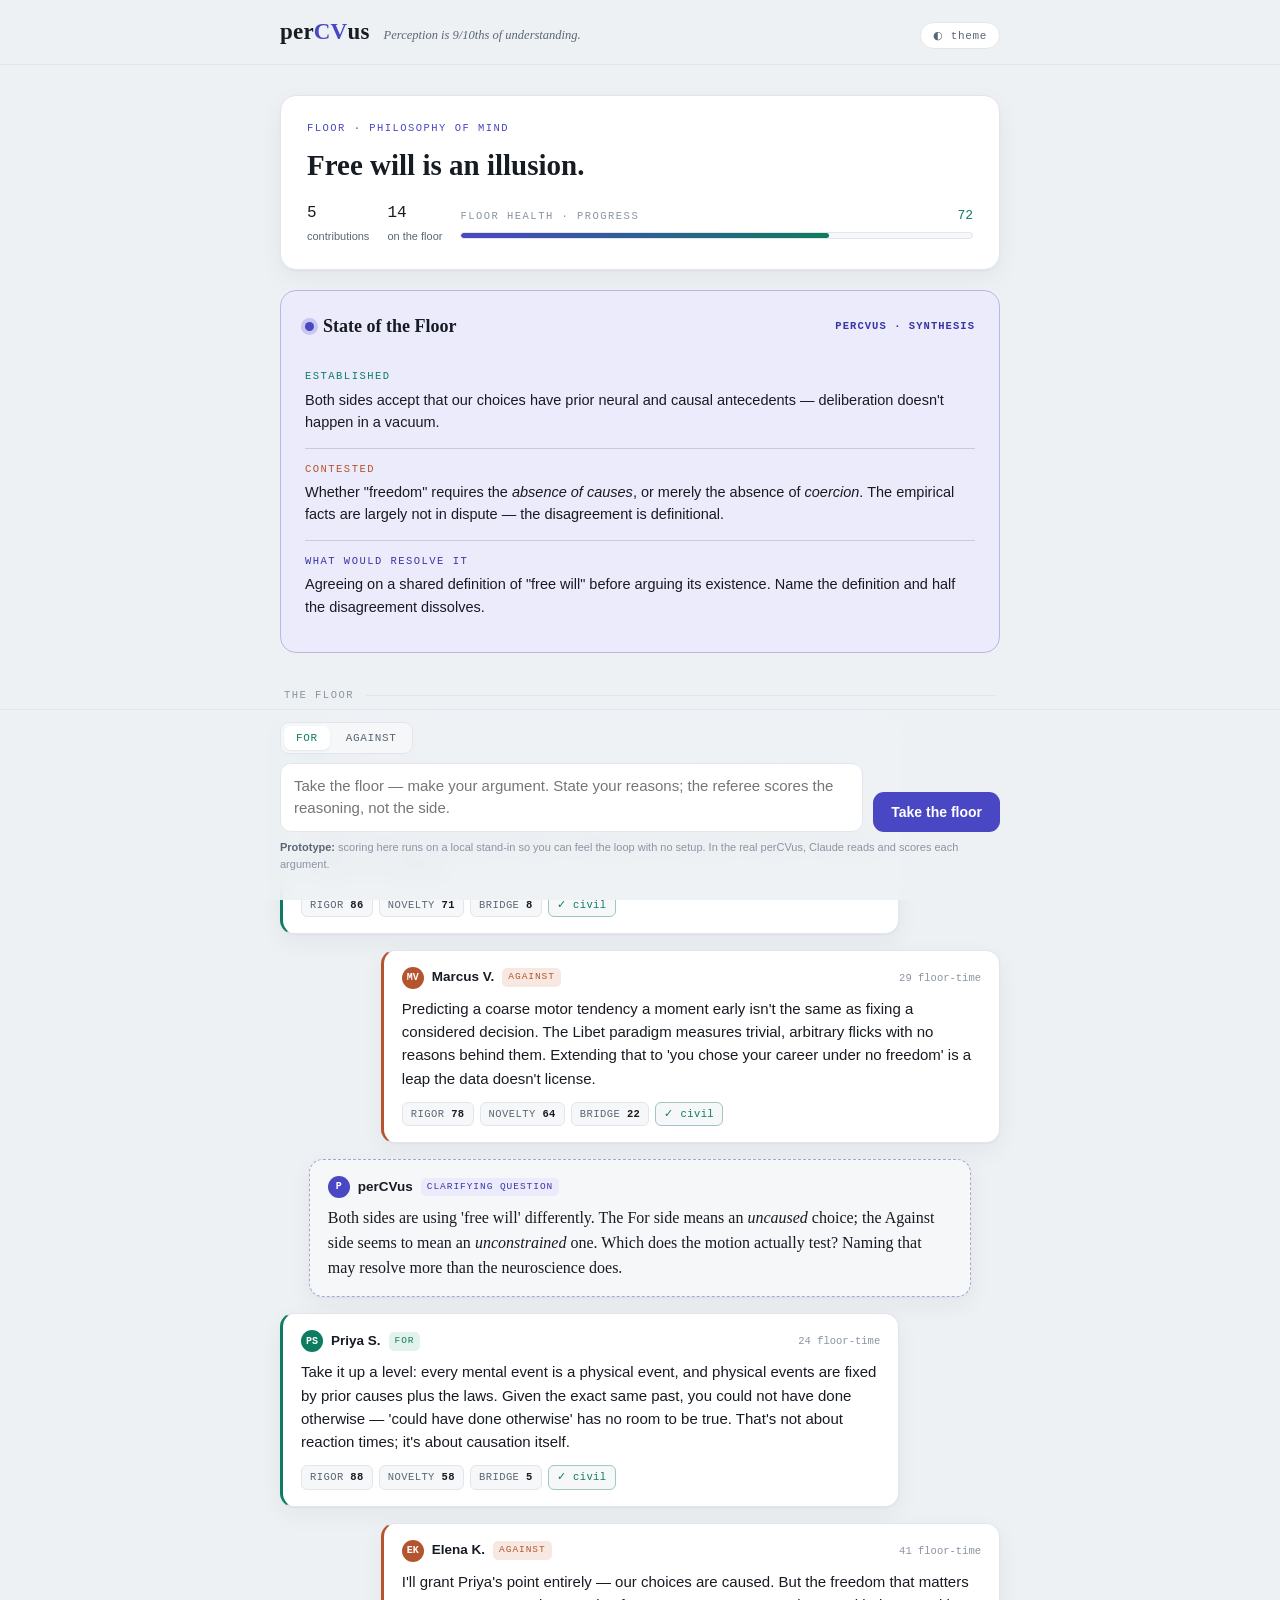
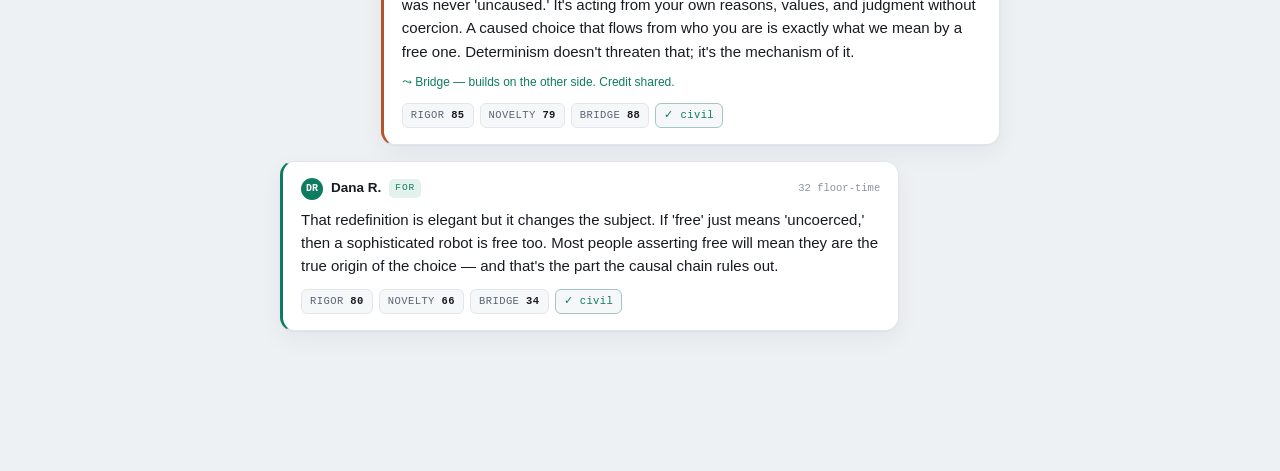
==== prototype/index.html @ e80195ee "Introduce perCVus: concept, roadmap, and a working debate-floor prototype perCVus is a logic-first p" ====
<!DOCTYPE html>
<html lang="en">
<head>
<meta charset="utf-8" />
<meta name="viewport" content="width=device-width, initial-scale=1" />
<title>perCVus — The Floor</title>
<style>
  :root {
    --ground:#EEF1F4; --surface:#FFFFFF; --surface-2:#F5F7F9;
    --ink:#171B22; --muted:#5B6675; --faint:#8A94A2; --line:#E2E6EC;
    --brand:#4A47C4; --brand-soft:#ECEBFB; --brand-ink:#3835A8;
    --for:#0E7C60; --for-soft:#E3F2ED;
    --against:#B4552F; --against-soft:#F7E9E1;
    --warn:#B07d14;
    --serif:'Iowan Old Style','Palatino Linotype',Palatino,Georgia,'Times New Roman',serif;
    --sans:-apple-system,BlinkMacSystemFont,'Segoe UI',Roboto,Helvetica,Arial,sans-serif;
    --mono:'SF Mono',ui-monospace,'Cascadia Code',Menlo,Consolas,monospace;
    --shadow:0 1px 2px rgba(20,25,35,.04),0 8px 24px rgba(20,25,35,.05);
  }
  @media (prefers-color-scheme:dark){
    :root{
      --ground:#0E1218; --surface:#161B23; --surface-2:#1B212B;
      --ink:#E9ECF2; --muted:#98A2B1; --faint:#6C7686; --line:#262D39;
      --brand:#928FFF; --brand-soft:#20223A; --brand-ink:#B4B2FF;
      --for:#46CCA0; --for-soft:#122C24;
      --against:#E58B63; --against-soft:#2E2019;
      --warn:#D6A93C;
      --shadow:0 1px 2px rgba(0,0,0,.3),0 10px 30px rgba(0,0,0,.35);
    }
  }
  :root[data-theme="light"]{
    --ground:#EEF1F4; --surface:#FFFFFF; --surface-2:#F5F7F9;
    --ink:#171B22; --muted:#5B6675; --faint:#8A94A2; --line:#E2E6EC;
    --brand:#4A47C4; --brand-soft:#ECEBFB; --brand-ink:#3835A8;
    --for:#0E7C60; --for-soft:#E3F2ED; --against:#B4552F; --against-soft:#F7E9E1;
    --warn:#B07d14; --shadow:0 1px 2px rgba(20,25,35,.04),0 8px 24px rgba(20,25,35,.05);
  }
  :root[data-theme="dark"]{
    --ground:#0E1218; --surface:#161B23; --surface-2:#1B212B;
    --ink:#E9ECF2; --muted:#98A2B1; --faint:#6C7686; --line:#262D39;
    --brand:#928FFF; --brand-soft:#20223A; --brand-ink:#B4B2FF;
    --for:#46CCA0; --for-soft:#122C24; --against:#E58B63; --against-soft:#2E2019;
    --warn:#D6A93C; --shadow:0 1px 2px rgba(0,0,0,.3),0 10px 30px rgba(0,0,0,.35);
  }

  *{box-sizing:border-box}
  html{-webkit-text-size-adjust:100%}
  body{
    margin:0; background:var(--ground); color:var(--ink);
    font-family:var(--sans); font-size:16px; line-height:1.55;
    -webkit-font-smoothing:antialiased;
  }
  .wrap{max-width:760px; margin:0 auto; padding:0 20px 140px}
  a{color:var(--brand-ink)}

  /* Masthead */
  header.mast{
    position:sticky; top:0; z-index:20; background:color-mix(in srgb,var(--ground) 88%,transparent);
    backdrop-filter:saturate(140%) blur(10px); border-bottom:1px solid var(--line);
  }
  .mast-in{max-width:760px; margin:0 auto; padding:14px 20px; display:flex; align-items:baseline; gap:14px}
  .brand{font-family:var(--serif); font-size:23px; letter-spacing:.2px; font-weight:600}
  .brand b{color:var(--brand)}
  .tag{font-size:12.5px; color:var(--muted); font-style:italic; font-family:var(--serif)}
  .mast-spacer{flex:1}
  .toggle{
    border:1px solid var(--line); background:var(--surface); color:var(--muted);
    border-radius:999px; padding:6px 12px; font-family:var(--mono); font-size:11px;
    letter-spacing:.06em; cursor:pointer;
  }
  .toggle:hover{color:var(--ink)}
  .toggle:focus-visible{outline:2px solid var(--brand); outline-offset:2px}

  .label{font-family:var(--mono); font-size:10.5px; letter-spacing:.14em; text-transform:uppercase; color:var(--faint)}

  /* Proposition */
  .prop{
    margin-top:30px; background:var(--surface); border:1px solid var(--line);
    border-radius:16px; padding:24px 26px; box-shadow:var(--shadow);
  }
  .prop .eyebrow{display:flex; gap:8px; align-items:center; margin-bottom:12px}
  .subject{color:var(--brand); font-family:var(--mono); font-size:10.5px; letter-spacing:.14em; text-transform:uppercase}
  .motion{font-family:var(--serif); font-size:29px; line-height:1.2; margin:2px 0 0; text-wrap:balance; font-weight:600}
  .prop-meta{display:flex; flex-wrap:wrap; gap:18px; margin-top:18px; align-items:center}
  .meta-stat{display:flex; flex-direction:column; gap:2px}
  .meta-stat .n{font-family:var(--mono); font-size:16px; font-variant-numeric:tabular-nums; color:var(--ink)}
  .meta-stat .k{font-size:11px; color:var(--muted)}
  .health{flex:1; min-width:190px}
  .health-top{display:flex; justify-content:space-between; align-items:baseline; margin-bottom:6px}
  .health-top .v{font-family:var(--mono); font-size:13px; color:var(--for); font-variant-numeric:tabular-nums}
  .bar{height:7px; border-radius:99px; background:var(--surface-2); overflow:hidden; border:1px solid var(--line)}
  .bar > i{display:block; height:100%; background:linear-gradient(90deg,var(--brand),var(--for)); border-radius:99px}

  /* Synthesis */
  .synth{
    margin-top:20px; background:var(--brand-soft); border:1px solid color-mix(in srgb,var(--brand) 28%,var(--line));
    border-radius:16px; padding:22px 24px;
  }
  .synth h3{margin:0; font-family:var(--serif); font-size:18px; display:flex; align-items:center; gap:9px}
  .dot{width:9px; height:9px; border-radius:50%; background:var(--brand); box-shadow:0 0 0 4px color-mix(in srgb,var(--brand) 22%,transparent)}
  .synth .by{font-family:var(--mono); font-size:10.5px; letter-spacing:.1em; text-transform:uppercase; color:var(--brand-ink); margin-left:auto}
  .synth-grid{display:grid; grid-template-columns:1fr; gap:2px; margin-top:16px}
  .srow{padding:12px 0; border-top:1px solid color-mix(in srgb,var(--brand) 18%,var(--line))}
  .srow:first-child{border-top:0}
  .srow .h{display:block; margin-bottom:4px}
  .srow p{margin:0; font-size:14.5px; color:var(--ink)}
  .srow.est .h{color:var(--for)} .srow.con .h{color:var(--against)} .srow.res .h{color:var(--brand-ink)}

  /* Floor stream */
  .stream-head{display:flex; align-items:center; gap:12px; margin:34px 4px 6px}
  .stream-head .line{flex:1; height:1px; background:var(--line)}
  .stream{display:flex; flex-direction:column; gap:16px; margin-top:14px}
  .card{
    background:var(--surface); border:1px solid var(--line); border-radius:14px;
    padding:16px 18px; max-width:86%; box-shadow:var(--shadow); position:relative;
  }
  .card.for{align-self:flex-start; border-left:3px solid var(--for)}
  .card.against{align-self:flex-end; border-left:3px solid var(--against)}
  .card.percvus{align-self:center; max-width:92%; background:var(--surface-2); border:1px dashed color-mix(in srgb,var(--brand) 40%,var(--line))}
  .who{display:flex; align-items:center; gap:8px; margin-bottom:8px}
  .avatar{width:22px; height:22px; border-radius:50%; display:grid; place-items:center; font-family:var(--mono); font-size:10px; color:#fff; font-weight:600}
  .for .avatar{background:var(--for)} .against .avatar{background:var(--against)} .percvus .avatar{background:var(--brand)}
  .name{font-weight:600; font-size:13.5px}
  .side-tag{font-family:var(--mono); font-size:9.5px; letter-spacing:.1em; text-transform:uppercase; padding:2px 6px; border-radius:5px}
  .for .side-tag{color:var(--for); background:var(--for-soft)} .against .side-tag{color:var(--against); background:var(--against-soft)}
  .percvus .side-tag{color:var(--brand-ink); background:var(--brand-soft)}
  .ft{margin-left:auto; font-family:var(--mono); font-size:10.5px; color:var(--faint); font-variant-numeric:tabular-nums}
  .body{font-size:15px; color:var(--ink)}
  .card.percvus .body{font-family:var(--serif); font-size:16px}
  .bridge-flag{margin-top:10px; font-size:12px; color:var(--for); display:flex; gap:6px; align-items:center}

  .scores{display:flex; flex-wrap:wrap; gap:6px; margin-top:12px}
  .chip{font-family:var(--mono); font-size:10.5px; letter-spacing:.04em; padding:3px 8px; border-radius:6px; background:var(--surface-2); border:1px solid var(--line); color:var(--muted); font-variant-numeric:tabular-nums}
  .chip b{color:var(--ink); font-weight:600}
  .chip.civ{color:var(--for); border-color:color-mix(in srgb,var(--for) 30%,var(--line))}
  .chip.civ.bad{color:var(--against); border-color:color-mix(in srgb,var(--against) 40%,var(--line))}

  /* Composer */
  .composer{
    position:fixed; left:0; right:0; bottom:0; z-index:15;
    background:color-mix(in srgb,var(--ground) 90%,transparent);
    backdrop-filter:saturate(140%) blur(10px); border-top:1px solid var(--line);
  }
  .composer-in{max-width:760px; margin:0 auto; padding:12px 20px 16px}
  .referee{
    display:none; background:var(--brand-soft); border:1px solid color-mix(in srgb,var(--brand) 26%,var(--line));
    border-radius:11px; padding:11px 14px; margin-bottom:10px; font-size:13px; color:var(--ink);
  }
  .referee.show{display:block}
  .referee .rlabel{font-family:var(--mono); font-size:10px; letter-spacing:.12em; text-transform:uppercase; color:var(--brand-ink); margin-bottom:4px}
  .referee.warn{background:var(--against-soft); border-color:color-mix(in srgb,var(--against) 34%,var(--line))}
  .referee.warn .rlabel{color:var(--against)}
  .sides{display:inline-flex; gap:4px; padding:3px; background:var(--surface-2); border:1px solid var(--line); border-radius:9px; margin-bottom:9px}
  .sides button{border:0; background:transparent; color:var(--muted); font-family:var(--mono); font-size:11px; letter-spacing:.06em; text-transform:uppercase; padding:6px 12px; border-radius:7px; cursor:pointer}
  .sides button[aria-pressed="true"]{background:var(--surface); color:var(--ink); box-shadow:0 1px 2px rgba(0,0,0,.08)}
  .sides button.for-b[aria-pressed="true"]{color:var(--for)} .sides button.against-b[aria-pressed="true"]{color:var(--against)}
  .field{display:flex; gap:10px; align-items:flex-end}
  textarea{
    flex:1; resize:none; font-family:var(--sans); font-size:15px; line-height:1.5; color:var(--ink);
    background:var(--surface); border:1px solid var(--line); border-radius:11px; padding:11px 13px; min-height:46px; max-height:150px;
  }
  textarea:focus-visible{outline:2px solid var(--brand); outline-offset:1px; border-color:var(--brand)}
  .send{
    border:0; background:var(--brand); color:#fff; font-weight:600; font-size:14px; font-family:var(--sans);
    padding:12px 18px; border-radius:11px; cursor:pointer; white-space:nowrap;
  }
  .send:hover{filter:brightness(1.06)} .send:disabled{opacity:.5; cursor:default}
  .send:focus-visible{outline:2px solid var(--ink); outline-offset:2px}
  .hint{font-size:11px; color:var(--faint); margin-top:7px}
  .hint b{color:var(--muted); font-weight:600}

  @media (max-width:560px){
    .motion{font-size:24px} .card{max-width:94%} .tag{display:none}
    .wrap{padding-bottom:180px}
  }
  @media (prefers-reduced-motion:reduce){*{transition:none!important; animation:none!important}}
</style>
</head>
<body>
  <header class="mast">
    <div class="mast-in">
      <span class="brand">per<b>CV</b>us</span>
      <span class="tag">Perception is 9/10ths of understanding.</span>
      <span class="mast-spacer"></span>
      <button class="toggle" id="themeBtn" type="button" aria-label="Toggle color theme">◐ theme</button>
    </div>
  </header>

  <main class="wrap">
    <section class="prop" aria-label="Proposition under debate">
      <div class="eyebrow"><span class="subject">Floor · Philosophy of Mind</span></div>
      <h1 class="motion">Free will is an illusion.</h1>
      <div class="prop-meta">
        <div class="meta-stat"><span class="n" id="stArgs">6</span><span class="k">contributions</span></div>
        <div class="meta-stat"><span class="n">14</span><span class="k">on the floor</span></div>
        <div class="health">
          <div class="health-top"><span class="label">Floor health · progress</span><span class="v" id="healthV">72</span></div>
          <div class="bar"><i id="healthBar" style="width:72%"></i></div>
        </div>
      </div>
    </section>

    <section class="synth" aria-label="State of the floor, by perCVus">
      <h3><span class="dot"></span> State of the Floor <span class="by">perCVus · synthesis</span></h3>
      <div class="synth-grid">
        <div class="srow est"><span class="label h">Established</span><p>Both sides accept that our choices have prior neural and causal antecedents — deliberation doesn't happen in a vacuum.</p></div>
        <div class="srow con"><span class="label h">Contested</span><p>Whether "freedom" requires the <em>absence of causes</em>, or merely the absence of <em>coercion</em>. The empirical facts are largely not in dispute — the disagreement is definitional.</p></div>
        <div class="srow res"><span class="label h">What would resolve it</span><p>Agreeing on a shared definition of "free will" before arguing its existence. Name the definition and half the disagreement dissolves.</p></div>
      </div>
    </section>

    <div class="stream-head"><span class="label">The floor</span><span class="line"></span></div>
    <div class="stream" id="stream"></div>
  </main>

  <div class="composer">
    <div class="composer-in">
      <div class="referee" id="referee" role="status" aria-live="polite"></div>
      <div class="sides" role="group" aria-label="Choose your side">
        <button type="button" class="for-b" data-side="for" aria-pressed="true">For</button>
        <button type="button" class="against-b" data-side="against" aria-pressed="false">Against</button>
      </div>
      <div class="field">
        <textarea id="input" placeholder="Take the floor — make your argument. State your reasons; the referee scores the reasoning, not the side." aria-label="Your argument"></textarea>
        <button class="send" id="send" type="button">Take the floor</button>
      </div>
      <p class="hint"><b>Prototype:</b> scoring here runs on a local stand-in so you can feel the loop with no setup. In the real perCVus, Claude reads and scores each argument.</p>
    </div>
  </div>

<script>
(function(){
  "use strict";

  /* ---------- seed debate ---------- */
  var args = [
    { side:"for", name:"Dana R.", ft:32, bridge:false,
      text:"The readiness potential undercuts the felt sense of choice. Libet (1983), and Soon et al. (2008), found brain activity predicting a decision hundreds of milliseconds — sometimes seconds — before subjects report consciously choosing. If the decision is already underway before you're aware of making it, the conscious 'chooser' is reporting a result, not causing it.",
      s:{rigor:86, novelty:71, bridge:8} },
    { side:"against", name:"Marcus V.", ft:29, bridge:false,
      text:"Predicting a coarse motor tendency a moment early isn't the same as fixing a considered decision. The Libet paradigm measures trivial, arbitrary flicks with no reasons behind them. Extending that to 'you chose your career under no freedom' is a leap the data doesn't license.",
      s:{rigor:78, novelty:64, bridge:22} },
    { side:"percvus", name:"perCVus", ft:0, kind:"question",
      text:"Both sides are using 'free will' differently. The For side means an <em>uncaused</em> choice; the Against side seems to mean an <em>unconstrained</em> one. Which does the motion actually test? Naming that may resolve more than the neuroscience does." },
    { side:"for", name:"Priya S.", ft:24, bridge:false,
      text:"Take it up a level: every mental event is a physical event, and physical events are fixed by prior causes plus the laws. Given the exact same past, you could not have done otherwise — 'could have done otherwise' has no room to be true. That's not about reaction times; it's about causation itself.",
      s:{rigor:88, novelty:58, bridge:5} },
    { side:"against", name:"Elena K.", ft:41, bridge:true,
      text:"I'll grant Priya's point entirely — our choices are caused. But the freedom that matters was never 'uncaused.' It's acting from your own reasons, values, and judgment without coercion. A caused choice that flows from who you are is exactly what we mean by a free one. Determinism doesn't threaten that; it's the mechanism of it.",
      s:{rigor:85, novelty:79, bridge:88} },
    { side:"for", name:"Dana R.", ft:32, bridge:false,
      text:"That redefinition is elegant but it changes the subject. If 'free' just means 'uncoerced,' then a sophisticated robot is free too. Most people asserting free will mean they are the true origin of the choice — and that's the part the causal chain rules out.",
      s:{rigor:80, novelty:66, bridge:34} }
  ];

  var stream = document.getElementById("stream");
  var esc = function(s){ var d=document.createElement("div"); d.textContent=s; return d.innerHTML; };

  function chip(k,v){ return '<span class="chip">'+k+' <b>'+v+'</b></span>'; }

  function cardHTML(a){
    var initials = a.name==="perCVus" ? "P" : a.name.split(" ").map(function(w){return w[0];}).join("").slice(0,2);
    var html = '<article class="card '+a.side+'">';
    html += '<div class="who"><span class="avatar">'+esc(initials)+'</span>';
    html += '<span class="name">'+esc(a.name)+'</span>';
    var tag = a.kind==="question" ? "clarifying question" : a.side;
    html += '<span class="side-tag">'+tag+'</span>';
    if(a.side!=="percvus") html += '<span class="ft">'+a.ft+' floor-time</span>';
    html += '</div>';
    html += '<div class="body">'+(a.raw?esc(a.text):a.text)+'</div>';
    if(a.bridge) html += '<div class="bridge-flag">⤳ Bridge — builds on the other side. Credit shared.</div>';
    if(a.kind!=="question" && a.s){
      html += '<div class="scores">';
      html += chip("RIGOR", a.s.rigor)+chip("NOVELTY", a.s.novelty)+chip("BRIDGE", a.s.bridge);
      var bad = a.civil===false;
      html += '<span class="chip civ'+(bad?" bad":"")+'">'+(bad?"⚠ incivility":"✓ civil")+'</span>';
      html += '</div>';
    }
    html += '</article>';
    return html;
  }

  function render(){
    stream.innerHTML = args.map(cardHTML).join("");
    document.getElementById("stArgs").textContent = args.filter(function(a){return a.kind!=="question";}).length;
  }
  render();

  /* ---------- local stand-in referee ---------- */
  function count(t, list){ var n=0; for(var i=0;i<list.length;i++){ if(t.indexOf(list[i])>-1) n++; } return n; }

  function score(text, side){
    var t = " "+text.toLowerCase()+" ";
    var words = text.trim().split(/\s+/).filter(Boolean);
    var len = words.length;

    var toxic = ["idiot","stupid","moron","dumb","shut up","fool ","clown","pathetic","loser","shill","liar"];
    var uncivil = count(t, toxic) > 0;

    var reasoning = count(t, ["because","therefore","since ","thus ","hence","follows","implies","given that","if ","so that","as a result","consequently"]);
    var evidence  = count(t, ["study","studies","data","evidence","research","experiment","shown","measured","percent","%","found that","according to"]) + (/\d/.test(t)?1:0);
    var hedged    = count(t, ["might","maybe","i feel","i think","just because","obviously","everyone knows"]);
    var bridgeSig = count(t, ["grant","granted","concede","you're right","fair point","agree","even if","steelman","building on","i'll accept","to be fair"]);

    var lenScore = len < 8 ? 22 : (len < 20 ? 55 : (len < 90 ? 82 : 74));
    var rigor = Math.round(Math.min(96, 30 + reasoning*13 + evidence*11 + lenScore*0.4 - hedged*6));
    rigor = Math.max(18, rigor);

    var novelty = Math.round(Math.max(28, Math.min(92, 46 + (len>25?14:0) + evidence*6 + (reasoning>1?8:0) - hedged*4)));
    var bridge  = Math.round(Math.max(6, Math.min(95, 14 + bridgeSig*24 + (side==="against"||side==="for"?0:0))));
    var ft = Math.max(4, Math.round((rigor*0.35 + novelty*0.15 + bridge*0.25)));

    var reasons = [];
    if(reasoning>1) reasons.push("clear reasoning structure (premises linked to a conclusion)");
    else if(reasoning===0) reasons.push("no explicit reasoning connectives — the conclusion is asserted more than shown");
    if(evidence>0) reasons.push("cites evidence rather than bare assertion");
    if(bridgeSig>0) reasons.push("engages the other side's point directly — a bridge move, credit shared");
    if(hedged>1) reasons.push("leans on hedges/appeals ('obviously', 'everyone knows') that don't carry weight");
    if(len<12) reasons.push("quite short — more room to develop the argument would raise its rigor");

    return { rigor:rigor, novelty:novelty, bridge:bridge, ft:ft, civil:!uncivil, bridgeMove:bridgeSig>0, reasons:reasons };
  }

  /* ---------- side toggle ---------- */
  var side = "for";
  var sideBtns = document.querySelectorAll(".sides button");
  sideBtns.forEach(function(b){
    b.addEventListener("click", function(){
      side = b.getAttribute("data-side");
      sideBtns.forEach(function(x){ x.setAttribute("aria-pressed", x===b ? "true":"false"); });
    });
  });

  /* ---------- submit ---------- */
  var input = document.getElementById("input");
  var sendBtn = document.getElementById("send");
  var referee = document.getElementById("referee");
  var health = 72;

  function submit(){
    var text = input.value.trim();
    if(text.length < 3) return;
    var r = score(text, side);

    if(!r.civil){
      referee.className = "referee show warn";
      referee.innerHTML = '<div class="rlabel">perCVus · held at the gate</div>'+
        'This contribution reads as uncivil, so its reasoning scores are set aside — on perCVus you can\'t out-argue toxicity. Rephrase the point without the jab and it counts in full.';
      return;
    }

    var newArg = { side:side, name:"You", ft:r.ft, bridge:r.bridgeMove, raw:true,
      text:text, s:{rigor:r.rigor, novelty:r.novelty, bridge:r.bridge}, civil:true };
    args.push(newArg);
    render();

    var why = r.reasons.length ? " — "+r.reasons.slice(0,2).join("; ") : "";
    referee.className = "referee show";
    referee.innerHTML = '<div class="rlabel">perCVus · referee</div>'+
      '<b>+'+r.ft+' floor-time earned.</b> Rigor '+r.rigor+' · Novelty '+r.novelty+' · Bridge '+r.bridge+why+'.';

    // nudge floor health by the quality of the contribution
    var delta = Math.round((r.rigor+r.bridge)/2 - 55)/6;
    health = Math.max(40, Math.min(96, health + delta));
    document.getElementById("healthV").textContent = Math.round(health);
    document.getElementById("healthBar").style.width = Math.round(health)+"%";

    input.value = "";
    input.style.height = "auto";
    input.focus();
    document.querySelector(".stream .card:last-child").scrollIntoView({behavior:"smooth", block:"center"});
  }

  sendBtn.addEventListener("click", submit);
  input.addEventListener("keydown", function(e){
    if((e.metaKey||e.ctrlKey) && e.key==="Enter"){ e.preventDefault(); submit(); }
  });
  input.addEventListener("input", function(){
    input.style.height="auto"; input.style.height=Math.min(150, input.scrollHeight)+"px";
  });

  /* ---------- theme toggle ---------- */
  var root = document.documentElement;
  document.getElementById("themeBtn").addEventListener("click", function(){
    var cur = root.getAttribute("data-theme");
    if(!cur){ cur = window.matchMedia("(prefers-color-scheme:dark)").matches ? "dark":"light"; }
    root.setAttribute("data-theme", cur==="dark" ? "light":"dark");
  });
})();
</script>
</body>
</html>
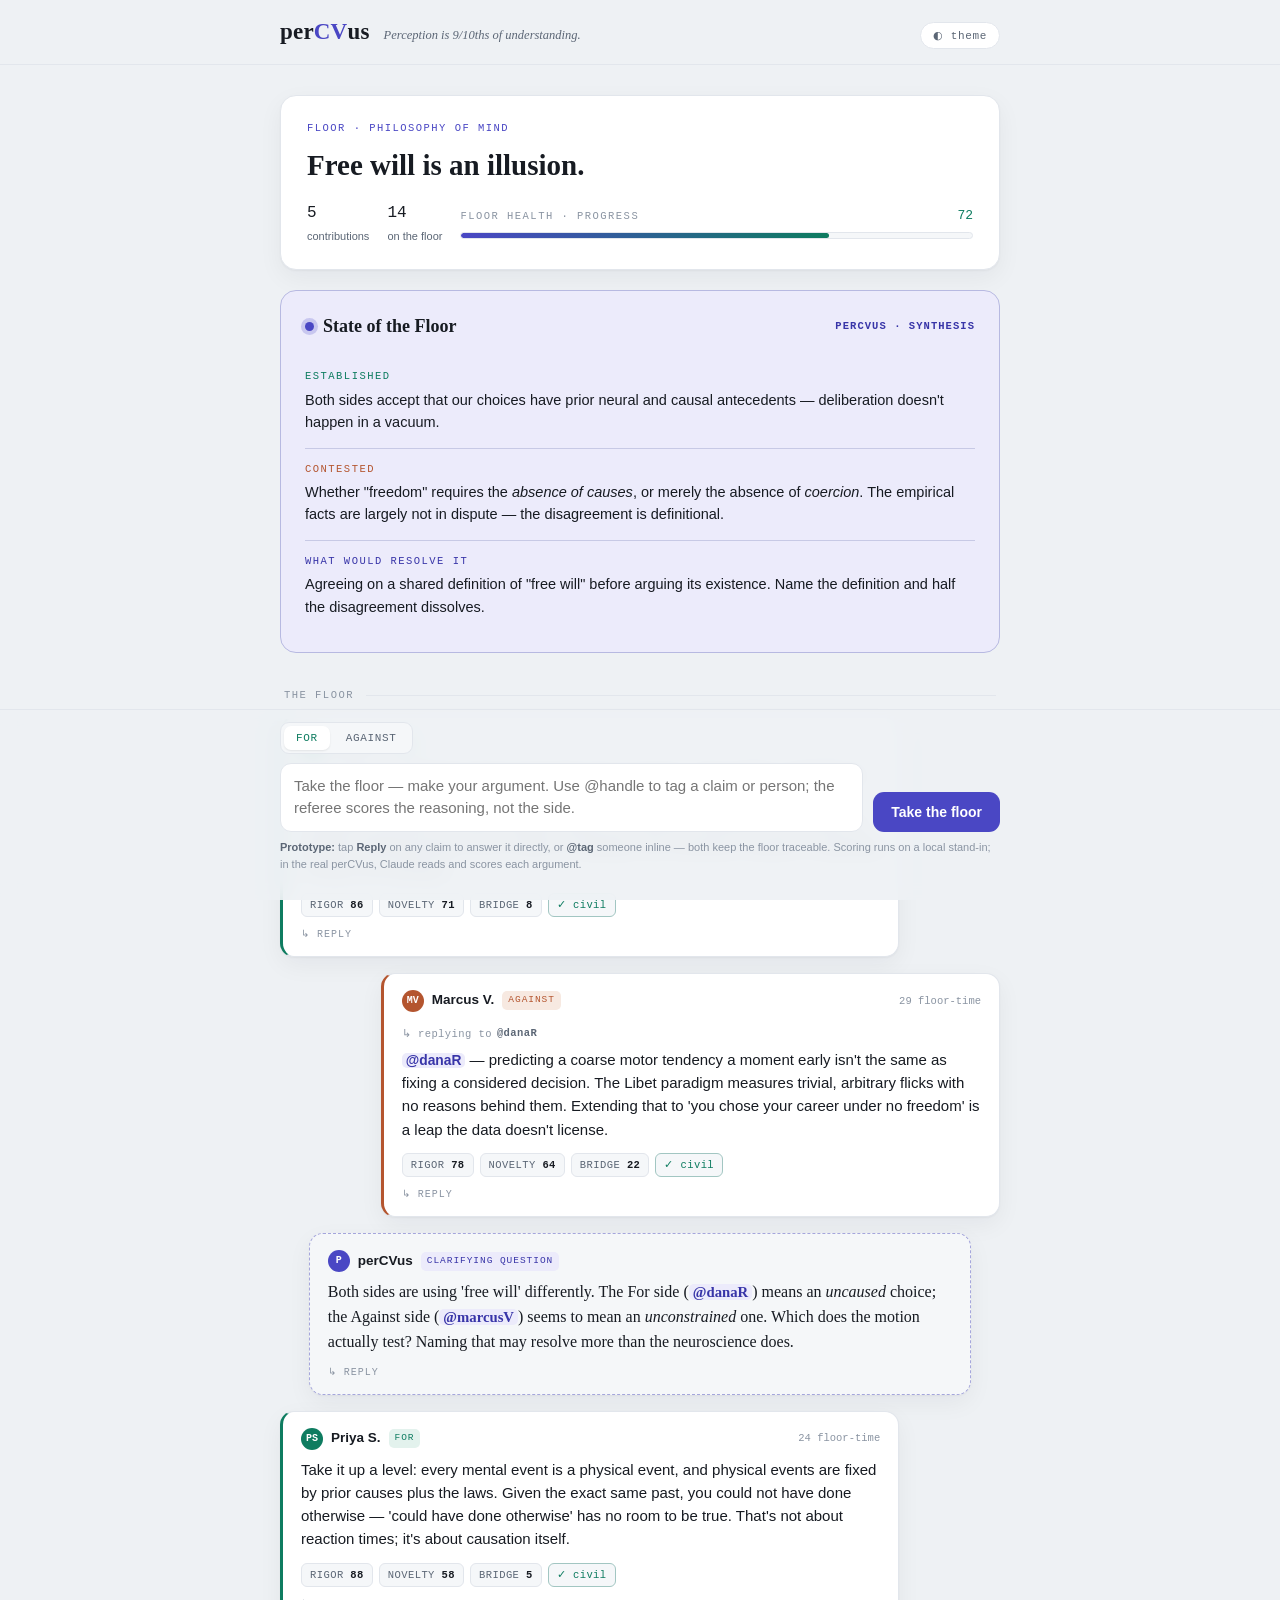
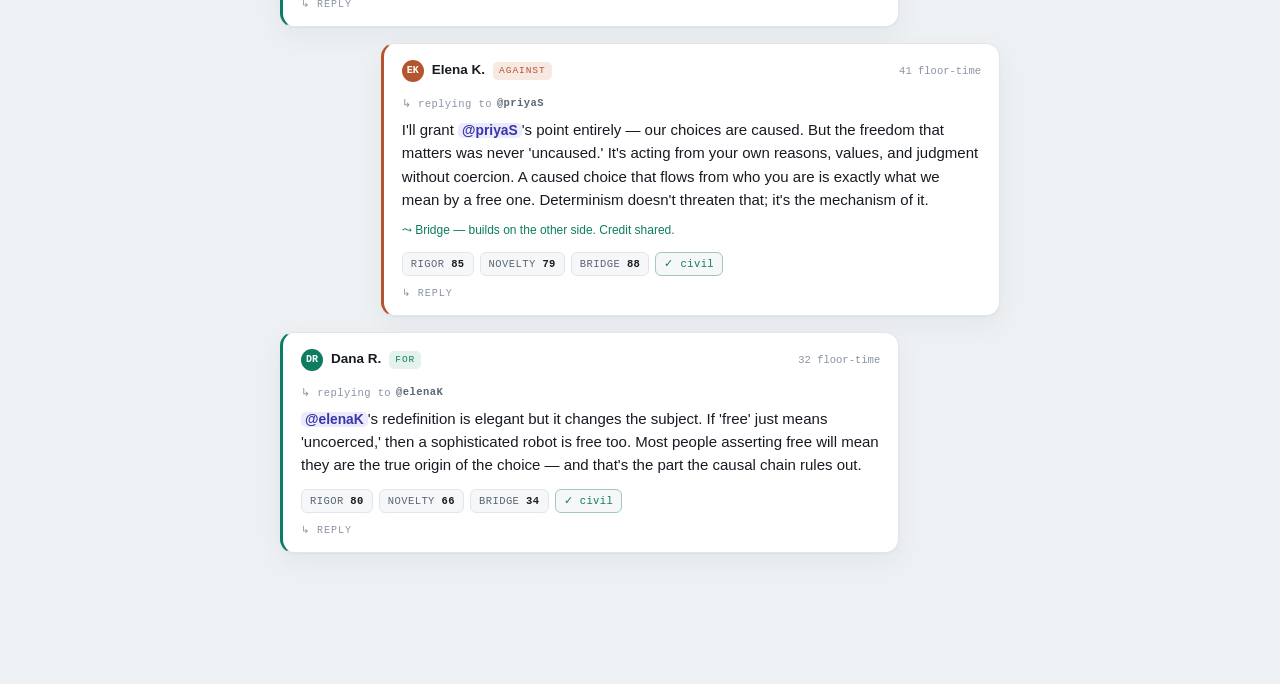
==== commit d56cecff: "Add conversation structure: claim-nodes, @tagging, and reply threading - docs/CONCEPT.md: new §9 'Co" ====
--- a/prototype/index.html
+++ b/prototype/index.html
@@ -129,6 +129,24 @@
   .card.percvus .body{font-family:var(--serif); font-size:16px}
   .bridge-flag{margin-top:10px; font-size:12px; color:var(--for); display:flex; gap:6px; align-items:center}
 
+  /* Threading, mentions, replies */
+  .mention{color:var(--brand-ink); background:var(--brand-soft); border-radius:5px; padding:0 4px; font-weight:600; font-size:.92em; white-space:nowrap}
+  .mention.unknown{color:var(--muted); background:var(--surface-2)}
+  .replyto{display:inline-flex; align-items:center; gap:5px; background:none; border:0; margin:0 0 8px; padding:0; color:var(--faint); font-family:var(--mono); font-size:10.5px; letter-spacing:.04em; cursor:pointer}
+  .replyto:hover{color:var(--brand-ink)}
+  .replyto b{color:var(--muted); font-weight:600}
+  .card-actions{margin-top:11px; display:flex; gap:16px; align-items:center}
+  .reply-btn{background:none; border:0; padding:0; color:var(--faint); font-family:var(--mono); font-size:10px; letter-spacing:.1em; text-transform:uppercase; cursor:pointer}
+  .reply-btn:hover{color:var(--brand-ink)}
+  .card.flash{box-shadow:0 0 0 2px var(--brand),var(--shadow); transition:box-shadow .2s}
+
+  .reply-ctx{display:none; align-items:center; gap:9px; background:var(--surface-2); border:1px solid var(--line); border-left:3px solid var(--brand); border-radius:9px; padding:8px 11px; margin-bottom:9px; font-size:12.5px; color:var(--muted)}
+  .reply-ctx.show{display:flex}
+  .reply-ctx .rtxt{overflow:hidden; text-overflow:ellipsis; white-space:nowrap}
+  .reply-ctx b{color:var(--brand-ink); font-family:var(--mono); font-weight:600}
+  .reply-ctx .rx{margin-left:auto; flex:none; border:0; background:none; color:var(--faint); cursor:pointer; font-size:16px; line-height:1; padding:0 2px}
+  .reply-ctx .rx:hover{color:var(--against)}
+
   .scores{display:flex; flex-wrap:wrap; gap:6px; margin-top:12px}
   .chip{font-family:var(--mono); font-size:10.5px; letter-spacing:.04em; padding:3px 8px; border-radius:6px; background:var(--surface-2); border:1px solid var(--line); color:var(--muted); font-variant-numeric:tabular-nums}
   .chip b{color:var(--ink); font-weight:600}
@@ -215,16 +233,17 @@
 
   <div class="composer">
     <div class="composer-in">
+      <div class="reply-ctx" id="replyCtx"></div>
       <div class="referee" id="referee" role="status" aria-live="polite"></div>
       <div class="sides" role="group" aria-label="Choose your side">
         <button type="button" class="for-b" data-side="for" aria-pressed="true">For</button>
         <button type="button" class="against-b" data-side="against" aria-pressed="false">Against</button>
       </div>
       <div class="field">
-        <textarea id="input" placeholder="Take the floor — make your argument. State your reasons; the referee scores the reasoning, not the side." aria-label="Your argument"></textarea>
+        <textarea id="input" placeholder="Take the floor — make your argument. Use @handle to tag a claim or person; the referee scores the reasoning, not the side." aria-label="Your argument"></textarea>
         <button class="send" id="send" type="button">Take the floor</button>
       </div>
-      <p class="hint"><b>Prototype:</b> scoring here runs on a local stand-in so you can feel the loop with no setup. In the real perCVus, Claude reads and scores each argument.</p>
+      <p class="hint"><b>Prototype:</b> tap <b>Reply</b> on any claim to answer it directly, or <b>@tag</b> someone inline — both keep the floor traceable. Scoring runs on a local stand-in; in the real perCVus, Claude reads and scores each argument.</p>
     </div>
   </div>
 
@@ -232,42 +251,68 @@
 (function(){
   "use strict";
 
-  /* ---------- seed debate ---------- */
+  /* ---------- seed debate ----------
+     Each contribution is a claim-node: it has an id, an author handle, and may
+     reply to an earlier claim. Replies keep the floor traceable without nesting
+     into a tangle — see docs/CONCEPT.md §9. */
   var args = [
-    { side:"for", name:"Dana R.", ft:32, bridge:false,
+    { id:"c1", side:"for", name:"Dana R.", handle:"danaR", ft:32, bridge:false,
       text:"The readiness potential undercuts the felt sense of choice. Libet (1983), and Soon et al. (2008), found brain activity predicting a decision hundreds of milliseconds — sometimes seconds — before subjects report consciously choosing. If the decision is already underway before you're aware of making it, the conscious 'chooser' is reporting a result, not causing it.",
       s:{rigor:86, novelty:71, bridge:8} },
-    { side:"against", name:"Marcus V.", ft:29, bridge:false,
-      text:"Predicting a coarse motor tendency a moment early isn't the same as fixing a considered decision. The Libet paradigm measures trivial, arbitrary flicks with no reasons behind them. Extending that to 'you chose your career under no freedom' is a leap the data doesn't license.",
+    { id:"c2", side:"against", name:"Marcus V.", handle:"marcusV", ft:29, bridge:false, replyTo:"c1",
+      text:"@danaR — predicting a coarse motor tendency a moment early isn't the same as fixing a considered decision. The Libet paradigm measures trivial, arbitrary flicks with no reasons behind them. Extending that to 'you chose your career under no freedom' is a leap the data doesn't license.",
       s:{rigor:78, novelty:64, bridge:22} },
-    { side:"percvus", name:"perCVus", ft:0, kind:"question",
-      text:"Both sides are using 'free will' differently. The For side means an <em>uncaused</em> choice; the Against side seems to mean an <em>unconstrained</em> one. Which does the motion actually test? Naming that may resolve more than the neuroscience does." },
-    { side:"for", name:"Priya S.", ft:24, bridge:false,
+    { id:"c3", side:"percvus", name:"perCVus", handle:"perCVus", ft:0, kind:"question",
+      text:"Both sides are using 'free will' differently. The For side (@danaR) means an <em>uncaused</em> choice; the Against side (@marcusV) seems to mean an <em>unconstrained</em> one. Which does the motion actually test? Naming that may resolve more than the neuroscience does." },
+    { id:"c4", side:"for", name:"Priya S.", handle:"priyaS", ft:24, bridge:false,
       text:"Take it up a level: every mental event is a physical event, and physical events are fixed by prior causes plus the laws. Given the exact same past, you could not have done otherwise — 'could have done otherwise' has no room to be true. That's not about reaction times; it's about causation itself.",
       s:{rigor:88, novelty:58, bridge:5} },
-    { side:"against", name:"Elena K.", ft:41, bridge:true,
-      text:"I'll grant Priya's point entirely — our choices are caused. But the freedom that matters was never 'uncaused.' It's acting from your own reasons, values, and judgment without coercion. A caused choice that flows from who you are is exactly what we mean by a free one. Determinism doesn't threaten that; it's the mechanism of it.",
+    { id:"c5", side:"against", name:"Elena K.", handle:"elenaK", ft:41, bridge:true, replyTo:"c4",
+      text:"I'll grant @priyaS's point entirely — our choices are caused. But the freedom that matters was never 'uncaused.' It's acting from your own reasons, values, and judgment without coercion. A caused choice that flows from who you are is exactly what we mean by a free one. Determinism doesn't threaten that; it's the mechanism of it.",
       s:{rigor:85, novelty:79, bridge:88} },
-    { side:"for", name:"Dana R.", ft:32, bridge:false,
-      text:"That redefinition is elegant but it changes the subject. If 'free' just means 'uncoerced,' then a sophisticated robot is free too. Most people asserting free will mean they are the true origin of the choice — and that's the part the causal chain rules out.",
+    { id:"c6", side:"for", name:"Dana R.", handle:"danaR", ft:32, bridge:false, replyTo:"c5",
+      text:"@elenaK's redefinition is elegant but it changes the subject. If 'free' just means 'uncoerced,' then a sophisticated robot is free too. Most people asserting free will mean they are the true origin of the choice — and that's the part the causal chain rules out.",
       s:{rigor:80, novelty:66, bridge:34} }
   ];
 
+  /* Known handles → so @mentions render as live pills, unknown ones stay muted. */
+  var handles = {};
+  args.forEach(function(a){ handles[a.handle.toLowerCase()] = true; });
+  handles["you"] = true;
+  var byId = {};
+
   var stream = document.getElementById("stream");
   var esc = function(s){ var d=document.createElement("div"); d.textContent=s; return d.innerHTML; };
+  var strip = function(html){ var d=document.createElement("div"); d.innerHTML=html; return d.textContent||""; };
 
   function chip(k,v){ return '<span class="chip">'+k+' <b>'+v+'</b></span>'; }
+
+  /* Render @handle tokens as mention pills. Runs after escaping, so it never
+     re-injects unescaped user input; our own tags never contain '@'. */
+  function linkifyMentions(html){
+    return html.replace(/@([A-Za-z][A-Za-z0-9_]*)/g, function(m, h){
+      var known = handles[h.toLowerCase()];
+      return '<span class="mention'+(known?"":" unknown")+'">@'+h+'</span>';
+    });
+  }
+  function formatBody(a){
+    return linkifyMentions(a.raw ? esc(a.text) : a.text);
+  }
 
   function cardHTML(a){
     var initials = a.name==="perCVus" ? "P" : a.name.split(" ").map(function(w){return w[0];}).join("").slice(0,2);
-    var html = '<article class="card '+a.side+'">';
+    var html = '<article class="card '+a.side+'" id="claim-'+a.id+'">';
     html += '<div class="who"><span class="avatar">'+esc(initials)+'</span>';
     html += '<span class="name">'+esc(a.name)+'</span>';
     var tag = a.kind==="question" ? "clarifying question" : a.side;
     html += '<span class="side-tag">'+tag+'</span>';
     if(a.side!=="percvus") html += '<span class="ft">'+a.ft+' floor-time</span>';
     html += '</div>';
-    html += '<div class="body">'+(a.raw?esc(a.text):a.text)+'</div>';
+    if(a.replyTo && byId[a.replyTo]){
+      var p = byId[a.replyTo];
+      html += '<button class="replyto" data-goto="claim-'+p.id+'">↳ replying to <b>@'+esc(p.handle)+'</b></button>';
+    }
+    html += '<div class="body">'+formatBody(a)+'</div>';
     if(a.bridge) html += '<div class="bridge-flag">⤳ Bridge — builds on the other side. Credit shared.</div>';
     if(a.kind!=="question" && a.s){
       html += '<div class="scores">';
@@ -276,11 +321,16 @@
       html += '<span class="chip civ'+(bad?" bad":"")+'">'+(bad?"⚠ incivility":"✓ civil")+'</span>';
       html += '</div>';
     }
+    html += '<div class="card-actions">';
+    html += '<button class="reply-btn" data-reply="'+a.id+'">↳ Reply</button>';
+    html += '</div>';
     html += '</article>';
     return html;
   }
 
   function render(){
+    byId = {};
+    args.forEach(function(a){ byId[a.id] = a; });
     stream.innerHTML = args.map(cardHTML).join("");
     document.getElementById("stArgs").textContent = args.filter(function(a){return a.kind!=="question";}).length;
   }
@@ -331,6 +381,43 @@
     });
   });
 
+  /* ---------- reply targeting ---------- */
+  var replyCtx = document.getElementById("replyCtx");
+  var replyTarget = null;
+  var uCount = 0;
+
+  function setReply(id){
+    var a = byId[id];
+    if(!a) return;
+    replyTarget = { id:a.id, handle:a.handle };
+    var excerpt = strip(a.text).slice(0, 64);
+    replyCtx.innerHTML = '<span class="rtxt">↳ Replying to <b>@'+esc(a.handle)+'</b> · '+esc(excerpt)+'…</span>'+
+      '<button class="rx" type="button" aria-label="Cancel reply">✕</button>';
+    replyCtx.classList.add("show");
+    replyCtx.querySelector(".rx").addEventListener("click", clearReply);
+    input.focus();
+  }
+  function clearReply(){
+    replyTarget = null;
+    replyCtx.classList.remove("show");
+    replyCtx.innerHTML = "";
+  }
+
+  // Delegate clicks on the stream: Reply buttons and reply-to jump links.
+  stream.addEventListener("click", function(e){
+    var rb = e.target.closest(".reply-btn");
+    if(rb){ setReply(rb.getAttribute("data-reply")); return; }
+    var rt = e.target.closest(".replyto");
+    if(rt){
+      var el = document.getElementById(rt.getAttribute("data-goto"));
+      if(el){
+        el.scrollIntoView({behavior:"smooth", block:"center"});
+        el.classList.add("flash");
+        setTimeout(function(){ el.classList.remove("flash"); }, 1100);
+      }
+    }
+  });
+
   /* ---------- submit ---------- */
   var input = document.getElementById("input");
   var sendBtn = document.getElementById("send");
@@ -349,9 +436,12 @@
       return;
     }
 
-    var newArg = { side:side, name:"You", ft:r.ft, bridge:r.bridgeMove, raw:true,
-      text:text, s:{rigor:r.rigor, novelty:r.novelty, bridge:r.bridge}, civil:true };
+    var newArg = { id:"u"+(++uCount), side:side, name:"You", handle:"you", ft:r.ft,
+      bridge:r.bridgeMove, raw:true, text:text,
+      s:{rigor:r.rigor, novelty:r.novelty, bridge:r.bridge}, civil:true };
+    if(replyTarget) newArg.replyTo = replyTarget.id;
     args.push(newArg);
+    clearReply();
     render();
 
     var why = r.reasons.length ? " — "+r.reasons.slice(0,2).join("; ") : "";
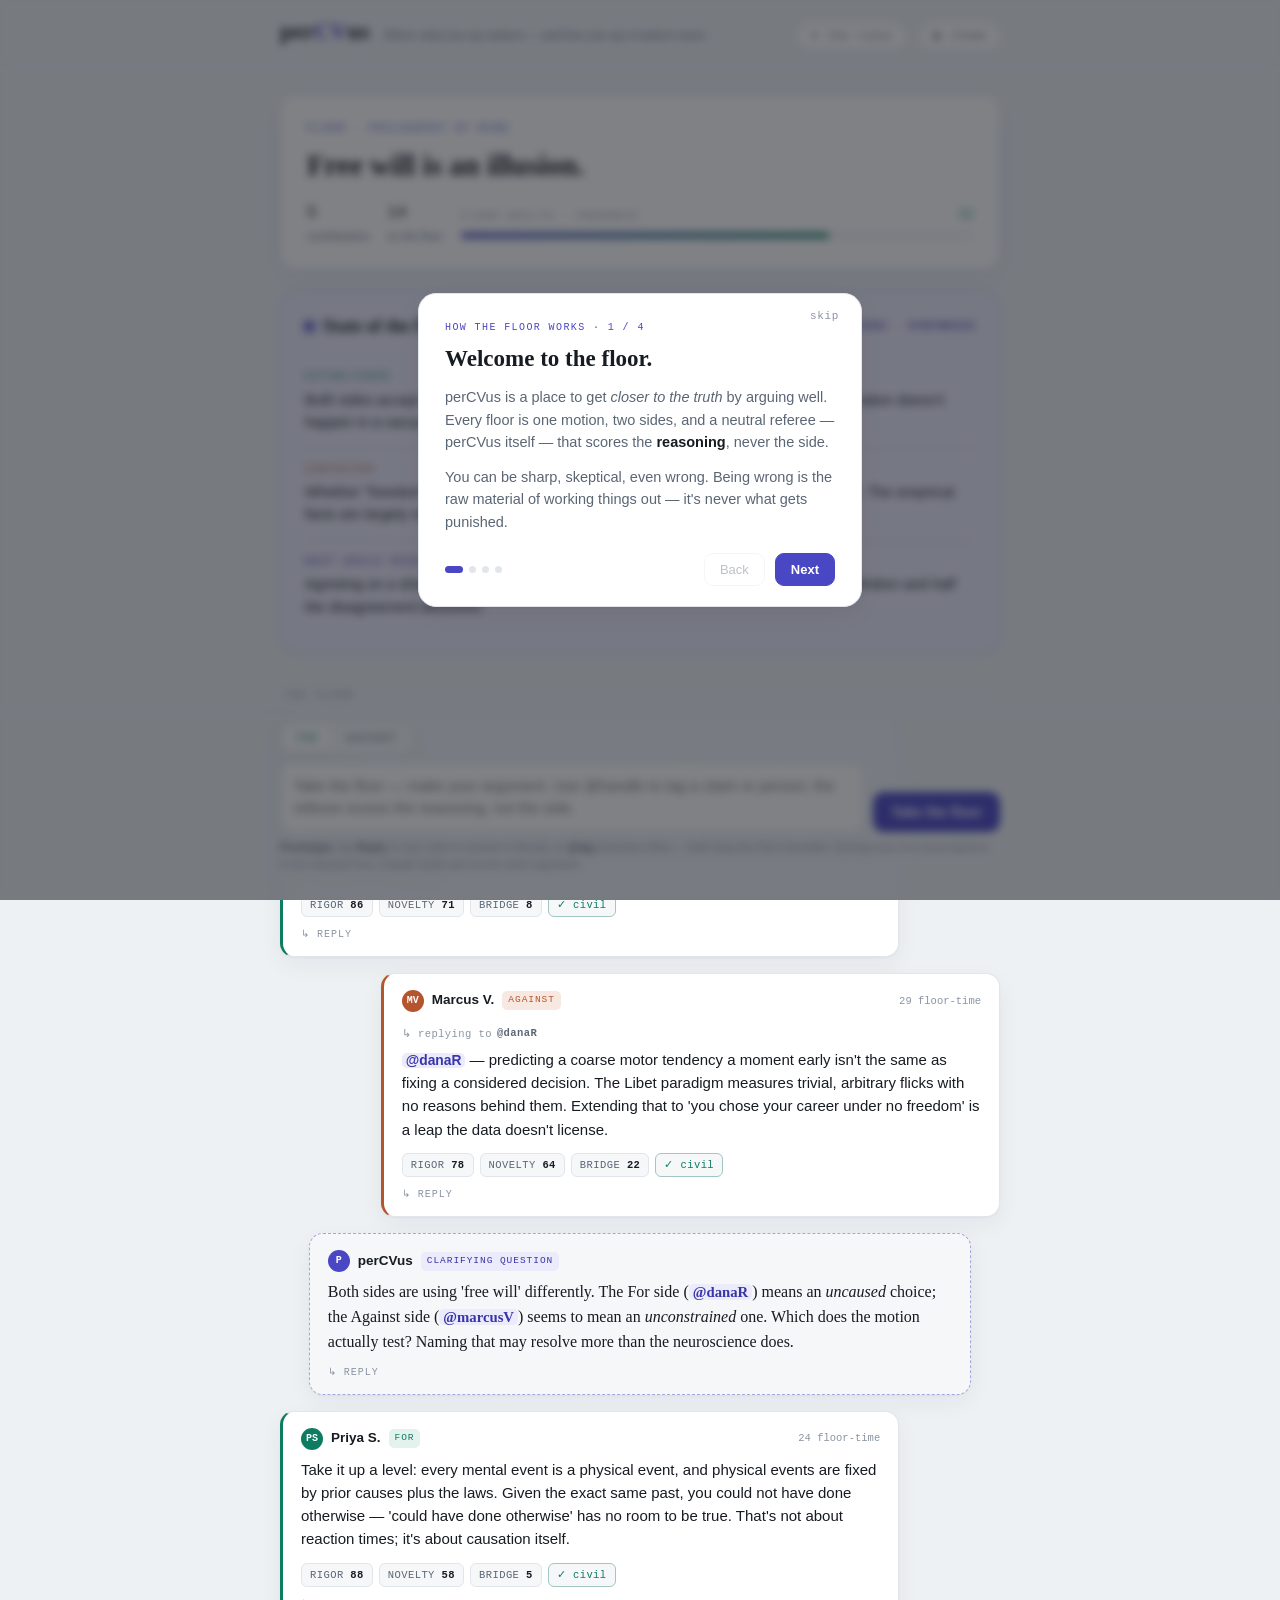
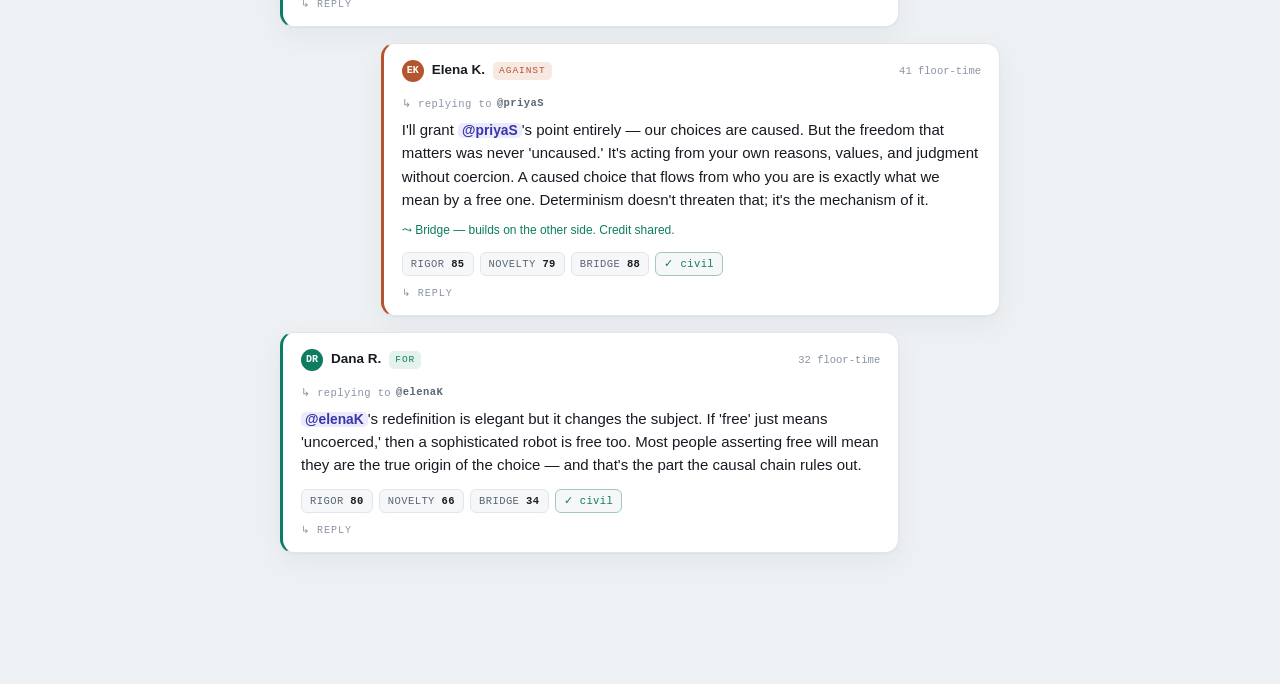
==== commit 8812ba88: "Strikes bite from first offense + onboarding walkthrough + tagline - docs/CONCEPT.md §5: remove Stri" ====
--- a/prototype/index.html
+++ b/prototype/index.html
@@ -187,6 +187,37 @@
   .hint{font-size:11px; color:var(--faint); margin-top:7px}
   .hint b{color:var(--muted); font-weight:600}
 
+  /* Onboarding walkthrough */
+  .overlay{position:fixed; inset:0; z-index:40; display:none; align-items:center; justify-content:center; padding:20px; background:color-mix(in srgb,var(--ink) 55%,transparent); backdrop-filter:blur(4px)}
+  .overlay.show{display:flex}
+  .tut{background:var(--surface); border:1px solid var(--line); border-radius:18px; box-shadow:var(--shadow); max-width:444px; width:100%; padding:26px 26px 20px; position:relative}
+  .tut .kicker{font-family:var(--mono); font-size:10px; letter-spacing:.14em; text-transform:uppercase; color:var(--brand); margin-bottom:10px}
+  .tut h2{font-family:var(--serif); font-size:23px; line-height:1.22; margin:0 0 13px; text-wrap:balance; font-weight:600}
+  .tut .slide{display:none}
+  .tut .slide.on{display:block; animation:fade .3s ease}
+  @keyframes fade{from{opacity:0; transform:translateY(5px)} to{opacity:1; transform:none}}
+  .tut p{margin:0 0 12px; font-size:14.5px; color:var(--muted)}
+  .tut p b{color:var(--ink)}
+  .tut .ex{background:var(--surface-2); border:1px solid var(--line); border-radius:10px; padding:11px 13px; font-size:13.5px; margin:13px 0; display:flex; flex-direction:column; gap:6px}
+  .tut .ex .bad{color:var(--against)}
+  .tut .ex .good{color:var(--for)}
+  .tut ul.rungs{list-style:none; margin:13px 0 4px; padding:0; display:flex; flex-direction:column; gap:9px}
+  .tut ul.rungs li{font-size:13.5px; color:var(--ink); line-height:1.45}
+  .tut ul.rungs b{font-family:var(--mono); font-size:10.5px; letter-spacing:.06em; color:var(--brand-ink); display:inline-block; margin-right:4px}
+  .tut-foot{display:flex; align-items:center; gap:10px; margin-top:20px}
+  .dots{display:flex; gap:6px}
+  .dots i{width:7px; height:7px; border-radius:99px; background:var(--line); transition:background .2s,width .2s}
+  .dots i.on{background:var(--brand); width:18px}
+  .tut-foot .sp{flex:1}
+  .tbtn{border:1px solid var(--line); background:var(--surface); color:var(--muted); border-radius:9px; padding:8px 15px; font-size:13px; font-family:var(--sans); cursor:pointer}
+  .tbtn:hover{color:var(--ink)}
+  .tbtn:disabled{opacity:.4; cursor:default}
+  .tbtn.primary{background:var(--brand); border-color:var(--brand); color:#fff; font-weight:600}
+  .tbtn.primary:hover{filter:brightness(1.06)}
+  .tbtn:focus-visible{outline:2px solid var(--brand); outline-offset:2px}
+  .tut .skip{position:absolute; top:15px; right:16px; border:0; background:none; color:var(--faint); font-size:11px; letter-spacing:.06em; cursor:pointer; font-family:var(--mono)}
+  .tut .skip:hover{color:var(--ink)}
+
   @media (max-width:560px){
     .motion{font-size:24px} .card{max-width:94%} .tag{display:none}
     .wrap{padding-bottom:180px}
@@ -198,8 +229,9 @@
   <header class="mast">
     <div class="mast-in">
       <span class="brand">per<b>CV</b>us</span>
-      <span class="tag">Perception is 9/10ths of understanding.</span>
+      <span class="tag">Where what you say matters — and how you say it matters more.</span>
       <span class="mast-spacer"></span>
+      <button class="toggle" id="rulesBtn" type="button" aria-label="How the floor works">✦ the rules</button>
       <button class="toggle" id="themeBtn" type="button" aria-label="Toggle color theme">◐ theme</button>
     </div>
   </header>
@@ -230,6 +262,52 @@
     <div class="stream-head"><span class="label">The floor</span><span class="line"></span></div>
     <div class="stream" id="stream"></div>
   </main>
+
+  <div class="overlay" id="tutorial" role="dialog" aria-modal="true" aria-label="How perCVus works">
+    <div class="tut">
+      <button class="skip" id="tutSkip" type="button">skip</button>
+      <div class="kicker" id="tutKicker">How the floor works · 1 / 4</div>
+
+      <div class="slide on" data-slide="0">
+        <h2>Welcome to the floor.</h2>
+        <p>perCVus is a place to get <em>closer to the truth</em> by arguing well. Every floor is one motion, two sides, and a neutral referee — perCVus itself — that scores the <b>reasoning</b>, never the side.</p>
+        <p>You can be sharp, skeptical, even wrong. Being wrong is the raw material of working things out — it's never what gets punished.</p>
+      </div>
+
+      <div class="slide" data-slide="1">
+        <h2>What you say matters. How you say it matters more.</h2>
+        <p>Civility is a <b>gate</b>, not a scoreboard you can game. A brilliant point delivered as an insult earns <b>nothing</b> — the reasoning score is zeroed the moment it becomes an attack.</p>
+        <div class="ex">
+          <span class="bad">✗ “That's an idiotic take and you know it.”</span>
+          <span class="good">✓ “That doesn't follow — here's the step it skips.”</span>
+        </div>
+        <p>Same disagreement, same force. Only one makes it onto the floor.</p>
+      </div>
+
+      <div class="slide" data-slide="2">
+        <h2>Strikes count from move one.</h2>
+        <p>There's no warning shot — so this <em>is</em> your warning:</p>
+        <ul class="rungs">
+          <li><b>STRIKE 1</b> Your posts shrink to 256 characters. Earn your way back — 256 → 500 → 750 → full — with civil, well-scored arguments.</li>
+          <li><b>STRIKE 2</b> A 24-hour lockout, noted openly in the thread.</li>
+          <li><b>STRIKE 3</b> You're out — and return only by petition, which we grant freely to anyone who asks in good faith.</li>
+        </ul>
+      </div>
+
+      <div class="slide" data-slide="3">
+        <h2>We keep it small on purpose.</h2>
+        <p>perCVus isn't for everyone — it's for people who'll <b>contribute</b>. That's a deliberate choice, and it's what keeps the floor worth showing up to.</p>
+        <p><b>Argue hard. Tread lightly.</b></p>
+      </div>
+
+      <div class="tut-foot">
+        <div class="dots" id="tutDots"><i class="on"></i><i></i><i></i><i></i></div>
+        <span class="sp"></span>
+        <button class="tbtn" id="tutBack" type="button" disabled>Back</button>
+        <button class="tbtn primary" id="tutNext" type="button">Next</button>
+      </div>
+    </div>
+  </div>
 
   <div class="composer">
     <div class="composer-in">
@@ -432,7 +510,7 @@
     if(!r.civil){
       referee.className = "referee show warn";
       referee.innerHTML = '<div class="rlabel">perCVus · held at the gate</div>'+
-        'This contribution reads as uncivil, so its reasoning scores are set aside — on perCVus you can\'t out-argue toxicity. Rephrase the point without the jab and it counts in full.';
+        'This reads as a personal attack, so it doesn\'t make the floor — you can\'t out-argue toxicity here. On the real floor this is <b>Strike 1</b>: your allowance would drop to 256 characters until you earn it back. Make the point without the jab.';
       return;
     }
 
@@ -476,6 +554,45 @@
     if(!cur){ cur = window.matchMedia("(prefers-color-scheme:dark)").matches ? "dark":"light"; }
     root.setAttribute("data-theme", cur==="dark" ? "light":"dark");
   });
+
+  /* ---------- onboarding walkthrough ----------
+     Enforcement bites from the first offense, so fair notice comes first:
+     the rules are shown before anyone posts (docs/CONCEPT.md §5). */
+  var overlay = document.getElementById("tutorial");
+  var tSlides = overlay.querySelectorAll(".slide");
+  var tDots = overlay.querySelectorAll("#tutDots i");
+  var tKicker = document.getElementById("tutKicker");
+  var tBack = document.getElementById("tutBack");
+  var tNext = document.getElementById("tutNext");
+  var ti = 0, tN = tSlides.length;
+
+  function tShow(n){
+    ti = Math.max(0, Math.min(tN-1, n));
+    tSlides.forEach(function(s,k){ s.classList.toggle("on", k===ti); });
+    tDots.forEach(function(d,k){ d.classList.toggle("on", k===ti); });
+    tKicker.textContent = "How the floor works · "+(ti+1)+" / "+tN;
+    tBack.disabled = ti===0;
+    tNext.textContent = ti===tN-1 ? "Enter the floor" : "Next";
+  }
+  function tOpen(){ overlay.classList.add("show"); tShow(0); }
+  function tClose(){
+    overlay.classList.remove("show");
+    try{ sessionStorage.setItem("pcv_seen","1"); }catch(e){}
+  }
+  tNext.addEventListener("click", function(){ if(ti===tN-1) tClose(); else tShow(ti+1); });
+  tBack.addEventListener("click", function(){ tShow(ti-1); });
+  document.getElementById("tutSkip").addEventListener("click", tClose);
+  document.getElementById("rulesBtn").addEventListener("click", tOpen);
+  overlay.addEventListener("click", function(e){ if(e.target===overlay) tClose(); });
+  document.addEventListener("keydown", function(e){
+    if(!overlay.classList.contains("show")) return;
+    if(e.key==="Escape") tClose();
+    else if(e.key==="ArrowRight") tNext.click();
+    else if(e.key==="ArrowLeft" && ti>0) tShow(ti-1);
+  });
+
+  var tSeen; try{ tSeen = sessionStorage.getItem("pcv_seen"); }catch(e){}
+  if(!tSeen) tOpen();
 })();
 </script>
 </body>
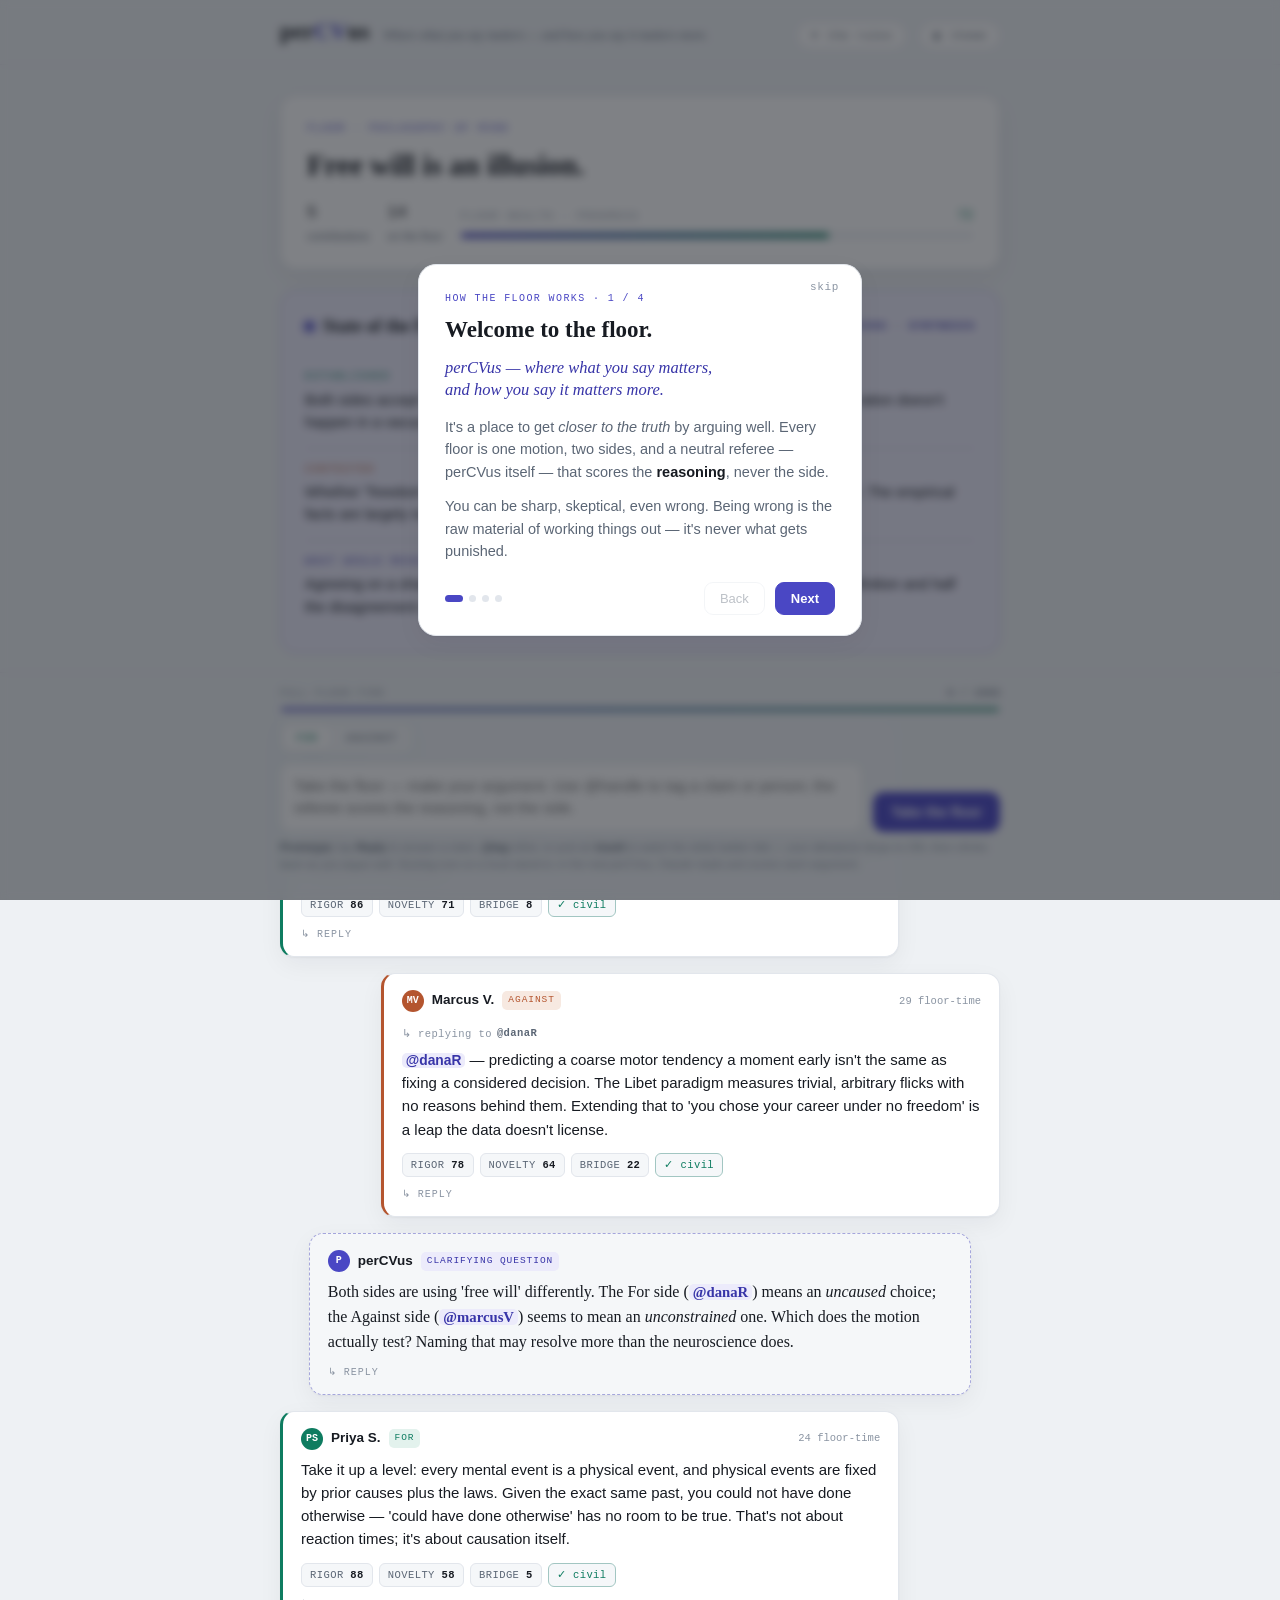
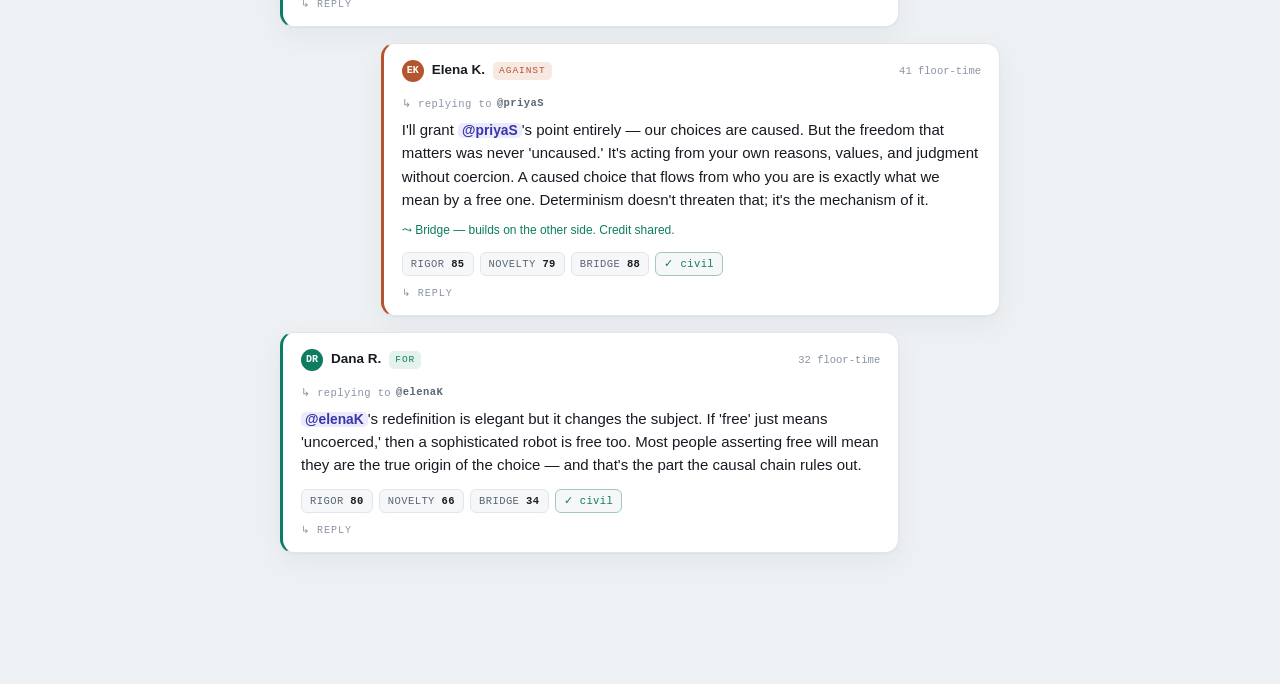
==== commit 22de4e84: "Make the strike ladder live in the prototype + tutorial polish - Live enforcement: an allowance mete" ====
--- a/prototype/index.html
+++ b/prototype/index.html
@@ -187,12 +187,39 @@
   .hint{font-size:11px; color:var(--faint); margin-top:7px}
   .hint b{color:var(--muted); font-weight:600}
 
+  /* Enforcement: allowance meter + lockout banner + system cards */
+  .allow{margin-bottom:10px}
+  .allow-top{display:flex; justify-content:space-between; align-items:baseline; margin-bottom:5px}
+  .allow-label{font-family:var(--mono); font-size:10px; letter-spacing:.1em; text-transform:uppercase; color:var(--faint)}
+  .allow.warn .allow-label{color:var(--against)}
+  .allow-count{font-family:var(--mono); font-size:11px; color:var(--muted); font-variant-numeric:tabular-nums}
+  .allow-bar{height:5px; border-radius:99px; background:var(--surface-2); border:1px solid var(--line); overflow:hidden}
+  .allow-bar > i{display:block; height:100%; width:100%; background:linear-gradient(90deg,var(--brand),var(--for)); border-radius:99px; transition:width .45s ease}
+  .allow.warn .allow-bar > i{background:var(--against)}
+  .allow-note{font-size:11px; color:var(--against); margin-top:5px}
+  .allow-note:empty{margin-top:0}
+
+  .enforce{display:none; align-items:center; gap:10px; background:var(--against-soft); border:1px solid color-mix(in srgb,var(--against) 34%,var(--line)); border-radius:11px; padding:11px 14px; margin-bottom:10px; font-size:13px; color:var(--ink)}
+  .enforce.show{display:flex}
+  .enforce .etext{flex:1}
+  .enforce .etext b{color:var(--against)}
+  .enforce button{border:1px solid color-mix(in srgb,var(--against) 40%,var(--line)); background:var(--surface); color:var(--against); border-radius:8px; padding:7px 12px; font-size:12.5px; font-family:var(--sans); cursor:pointer; white-space:nowrap}
+  .enforce button:hover{filter:brightness(1.04)}
+
+  .card.sys{align-self:center; max-width:92%; background:var(--against-soft); border:1px dashed color-mix(in srgb,var(--against) 45%,var(--line))}
+  .card.sys .avatar{background:var(--against)}
+  .card.sys .side-tag{color:var(--against); background:var(--against-soft)}
+  .card.sys .body{font-size:14px}
+  .card.sys .demo{margin-top:9px; font-family:var(--mono); font-size:10.5px; color:var(--faint); letter-spacing:.04em}
+
   /* Onboarding walkthrough */
   .overlay{position:fixed; inset:0; z-index:40; display:none; align-items:center; justify-content:center; padding:20px; background:color-mix(in srgb,var(--ink) 55%,transparent); backdrop-filter:blur(4px)}
   .overlay.show{display:flex}
   .tut{background:var(--surface); border:1px solid var(--line); border-radius:18px; box-shadow:var(--shadow); max-width:444px; width:100%; padding:26px 26px 20px; position:relative}
   .tut .kicker{font-family:var(--mono); font-size:10px; letter-spacing:.14em; text-transform:uppercase; color:var(--brand); margin-bottom:10px}
   .tut h2{font-family:var(--serif); font-size:23px; line-height:1.22; margin:0 0 13px; text-wrap:balance; font-weight:600}
+  .tut .lead{font-family:var(--serif); font-style:italic; font-size:16.5px; line-height:1.35; color:var(--brand-ink); margin:0 0 14px; text-wrap:balance}
+  .tut .signoff{font-family:var(--serif); font-size:19px; font-weight:600; color:var(--brand-ink); margin:16px 0 4px}
   .tut .slide{display:none}
   .tut .slide.on{display:block; animation:fade .3s ease}
   @keyframes fade{from{opacity:0; transform:translateY(5px)} to{opacity:1; transform:none}}
@@ -270,13 +297,14 @@
 
       <div class="slide on" data-slide="0">
         <h2>Welcome to the floor.</h2>
-        <p>perCVus is a place to get <em>closer to the truth</em> by arguing well. Every floor is one motion, two sides, and a neutral referee — perCVus itself — that scores the <b>reasoning</b>, never the side.</p>
+        <p class="lead">perCVus — where what you say matters, and how you say it matters more.</p>
+        <p>It's a place to get <em>closer to the truth</em> by arguing well. Every floor is one motion, two sides, and a neutral referee — perCVus itself — that scores the <b>reasoning</b>, never the side.</p>
         <p>You can be sharp, skeptical, even wrong. Being wrong is the raw material of working things out — it's never what gets punished.</p>
       </div>
 
       <div class="slide" data-slide="1">
-        <h2>What you say matters. How you say it matters more.</h2>
-        <p>Civility is a <b>gate</b>, not a scoreboard you can game. A brilliant point delivered as an insult earns <b>nothing</b> — the reasoning score is zeroed the moment it becomes an attack.</p>
+        <h2>Civility is a gate.</h2>
+        <p>Not a scoreboard you can game. A brilliant point delivered as an insult earns <b>nothing</b> — the reasoning score is zeroed the moment it becomes an attack.</p>
         <div class="ex">
           <span class="bad">✗ “That's an idiotic take and you know it.”</span>
           <span class="good">✓ “That doesn't follow — here's the step it skips.”</span>
@@ -288,16 +316,16 @@
         <h2>Strikes count from move one.</h2>
         <p>There's no warning shot — so this <em>is</em> your warning:</p>
         <ul class="rungs">
-          <li><b>STRIKE 1</b> Your posts shrink to 256 characters. Earn your way back — 256 → 500 → 750 → full — with civil, well-scored arguments.</li>
-          <li><b>STRIKE 2</b> A 24-hour lockout, noted openly in the thread.</li>
-          <li><b>STRIKE 3</b> You're out — and return only by petition, which we grant freely to anyone who asks in good faith.</li>
+          <li><b>THROTTLE</b> Your posts shrink to 256 characters. Earn your way back — 256 → 500 → 750 → full — with civil, well-scored arguments.</li>
+          <li><b>LOCKOUT</b> Re-offend before you recover and you're locked out for 24 hours, noted openly in the thread.</li>
+          <li><b>REMOVED</b> Three lockouts in a stretch and you're out — back only by petition, which we grant freely to anyone who asks in good faith.</li>
         </ul>
       </div>
 
       <div class="slide" data-slide="3">
         <h2>We keep it small on purpose.</h2>
         <p>perCVus isn't for everyone — it's for people who'll <b>contribute</b>. That's a deliberate choice, and it's what keeps the floor worth showing up to.</p>
-        <p><b>Argue hard. Tread lightly.</b></p>
+        <p class="signoff">Argue hard. Tread lightly.</p>
       </div>
 
       <div class="tut-foot">
@@ -313,6 +341,15 @@
     <div class="composer-in">
       <div class="reply-ctx" id="replyCtx"></div>
       <div class="referee" id="referee" role="status" aria-live="polite"></div>
+      <div class="enforce" id="enforce" role="status" aria-live="polite"></div>
+      <div class="allow" id="allow">
+        <div class="allow-top">
+          <span class="allow-label" id="allowLabel">Full floor-time</span>
+          <span class="allow-count" id="allowCount">0 / 2000</span>
+        </div>
+        <div class="allow-bar"><i id="allowBar" style="width:100%"></i></div>
+        <div class="allow-note" id="allowNote"></div>
+      </div>
       <div class="sides" role="group" aria-label="Choose your side">
         <button type="button" class="for-b" data-side="for" aria-pressed="true">For</button>
         <button type="button" class="against-b" data-side="against" aria-pressed="false">Against</button>
@@ -321,7 +358,7 @@
         <textarea id="input" placeholder="Take the floor — make your argument. Use @handle to tag a claim or person; the referee scores the reasoning, not the side." aria-label="Your argument"></textarea>
         <button class="send" id="send" type="button">Take the floor</button>
       </div>
-      <p class="hint"><b>Prototype:</b> tap <b>Reply</b> on any claim to answer it directly, or <b>@tag</b> someone inline — both keep the floor traceable. Scoring runs on a local stand-in; in the real perCVus, Claude reads and scores each argument.</p>
+      <p class="hint"><b>Prototype:</b> tap <b>Reply</b> to answer a claim, <b>@tag</b> inline, or post an <b>insult</b> to watch the strike ladder bite — your allowance drops to 256, then climbs back as you argue well. Scoring runs on a local stand-in; in the real perCVus, Claude reads and scores each argument.</p>
     </div>
   </div>
 
@@ -378,6 +415,13 @@
   }
 
   function cardHTML(a){
+    if(a.kind==="system"){
+      return '<article class="card sys" id="claim-'+a.id+'">'+
+        '<div class="who"><span class="avatar">!</span>'+
+        '<span class="name">perCVus</span>'+
+        '<span class="side-tag">'+esc(a.subtag||"enforcement")+'</span></div>'+
+        '<div class="body">'+a.text+'</div></article>';
+    }
     var initials = a.name==="perCVus" ? "P" : a.name.split(" ").map(function(w){return w[0];}).join("").slice(0,2);
     var html = '<article class="card '+a.side+'" id="claim-'+a.id+'">';
     html += '<div class="who"><span class="avatar">'+esc(initials)+'</span>';
@@ -410,7 +454,7 @@
     byId = {};
     args.forEach(function(a){ byId[a.id] = a; });
     stream.innerHTML = args.map(cardHTML).join("");
-    document.getElementById("stArgs").textContent = args.filter(function(a){return a.kind!=="question";}).length;
+    document.getElementById("stArgs").textContent = args.filter(function(a){return a.kind!=="question" && a.kind!=="system";}).length;
   }
   render();
 
@@ -496,6 +540,122 @@
     }
   });
 
+  /* ---------- enforcement: the strike ladder, live ----------
+     A first violation throttles you to 256 chars; civil, well-scored posts climb
+     you back 256 → 500 → 750 → full. Re-offend while throttled and you're locked
+     out; three lockouts in the window removes you (return by petition). This is a
+     prototype: the 24h lockout offers a demo shortcut. See docs/CONCEPT.md §5. */
+  var FULL = 2000;
+  var TIERS = [256, 500, 750, FULL];
+  var LOCKOUT_LIMIT = 3;
+  var enfState = "ok";   // ok | throttled | locked | removed
+  var tier = 3;          // index into TIERS; 3 = full allowance
+  var lockouts = 0;
+
+  var allowEl = document.getElementById("allow");
+  var allowLabel = document.getElementById("allowLabel");
+  var allowCount = document.getElementById("allowCount");
+  var allowBar = document.getElementById("allowBar");
+  var allowNote = document.getElementById("allowNote");
+  var enforceEl = document.getElementById("enforce");
+
+  function cap(){ return TIERS[Math.min(tier, TIERS.length-1)]; }
+
+  function pushSystem(subtag, text){
+    args.push({ id:"s"+(++uCount), kind:"system", side:"percvus",
+      subtag:subtag, text:text, name:"perCVus", handle:"perCVus" });
+    render();
+    var last = document.querySelector(".stream .card:last-child");
+    if(last) last.scrollIntoView({behavior:"smooth", block:"center"});
+  }
+
+  function updateAllow(){
+    var locked = (enfState==="locked" || enfState==="removed");
+    var c = cap();
+    input.disabled = locked;
+    sendBtn.disabled = locked;
+    sideBtns.forEach(function(b){ b.disabled = locked; });
+    input.maxLength = c;
+    if(input.value.length > c) input.value = input.value.slice(0, c);
+
+    allowBar.style.width = Math.round(c / FULL * 100) + "%";
+    allowCount.textContent = input.value.length + " / " + c;
+
+    if(enfState==="throttled"){
+      allowEl.classList.add("warn");
+      allowLabel.textContent = "Throttled · " + c + " chars";
+      var remain = (TIERS.length-1) - tier;
+      allowNote.textContent = "Strike 1 — earn it back: " + remain + " more strong, civil post" + (remain===1?"":"s") + " to full.";
+    } else {
+      allowEl.classList.remove("warn");
+      allowLabel.textContent = "Full floor-time";
+      allowNote.textContent = "";
+    }
+
+    if(enfState==="locked"){
+      enforceEl.className = "enforce show";
+      enforceEl.innerHTML = '<span class="etext"><b>🔒 Locked out · 24h.</b> A repeat violation before earning back is a lockout, noted openly in the thread — lockout ' + lockouts + ' of ' + LOCKOUT_LIMIT + ' in the window.</span>' +
+        '<button type="button" id="endLock">End lockout (demo)</button>';
+      enforceEl.querySelector("#endLock").onclick = function(){
+        enfState = "throttled"; tier = 0;
+        referee.className = "referee show";
+        referee.innerHTML = '<div class="rlabel">perCVus · lockout lifted</div>Demo shortcut — a real lockout runs the full 24 hours. You\'re back, throttled to 256. Earn your way up.';
+        updateAllow(); input.focus();
+      };
+    } else if(enfState==="removed"){
+      enforceEl.className = "enforce show";
+      enforceEl.innerHTML = '<span class="etext"><b>⛔ Removed from the floor.</b> Three lockouts in the window. perCVus is niche by design — but removal isn\'t exile.</span>' +
+        '<button type="button" id="petition">Petition to return</button>';
+      enforceEl.querySelector("#petition").onclick = function(){
+        lockouts = 0; enfState = "ok"; tier = 3;
+        pushSystem("petition granted", 'Petition granted — <b>@you</b> is reinstated. Taking the time to ask in good faith is the signal we look for; the slate is clear.');
+        referee.className = "referee show";
+        referee.innerHTML = '<div class="rlabel">perCVus · reinstated</div>Welcome back. Full floor-time restored — argue hard, tread lightly.';
+        updateAllow(); input.focus();
+      };
+    } else {
+      enforceEl.className = "enforce";
+      enforceEl.innerHTML = "";
+    }
+  }
+
+  function handleViolation(){
+    if(enfState==="ok"){
+      enfState = "throttled"; tier = 0;
+      referee.className = "referee show warn";
+      referee.innerHTML = '<div class="rlabel">perCVus · held at the gate</div>'+
+        'This reads as a personal attack, so it doesn\'t make the floor — you can\'t out-argue toxicity here. That\'s <b>Strike 1</b>: your allowance is cut to <b>256 characters</b>. Earn it back with civil, well-scored posts.';
+    } else if(enfState==="throttled"){
+      lockouts++;
+      if(lockouts >= LOCKOUT_LIMIT){
+        enfState = "removed";
+        pushSystem("removed", 'Third lockout in the window — <b>@you</b> is removed from the floor. Return is by petition.');
+      } else {
+        enfState = "locked";
+        pushSystem("lockout · " + lockouts + " of " + LOCKOUT_LIMIT, 'Lockout declared for <b>@you</b> — a repeat violation before earning back. Posting suspended 24h; the original stays up, annotated.');
+        referee.className = "referee show warn";
+        referee.innerHTML = '<div class="rlabel">perCVus · locked out</div>You re-offended while throttled — a 24-hour lockout, posted in the thread. ' + (LOCKOUT_LIMIT - lockouts) + ' more in the window and you\'re removed.';
+      }
+    }
+    updateAllow();
+  }
+
+  // Advance the earn-back ladder on a civil post; returns a note for the referee.
+  function handleCivilProgress(r){
+    if(enfState!=="throttled") return "";
+    if(r.rigor >= 50){
+      tier++;
+      if(tier >= TIERS.length-1){
+        tier = TIERS.length-1; enfState = "ok"; updateAllow();
+        return ' <b>Full allowance restored</b> — you argued your way back.';
+      }
+      updateAllow();
+      return ' Allowance up to <b>'+cap()+'</b> — keep climbing.';
+    }
+    updateAllow();
+    return ' Civil, but too thin to move your allowance — sharpen the reasoning to climb.';
+  }
+
   /* ---------- submit ---------- */
   var input = document.getElementById("input");
   var sendBtn = document.getElementById("send");
@@ -503,16 +663,12 @@
   var health = 72;
 
   function submit(){
+    if(input.disabled) return;
     var text = input.value.trim();
     if(text.length < 3) return;
     var r = score(text, side);
 
-    if(!r.civil){
-      referee.className = "referee show warn";
-      referee.innerHTML = '<div class="rlabel">perCVus · held at the gate</div>'+
-        'This reads as a personal attack, so it doesn\'t make the floor — you can\'t out-argue toxicity here. On the real floor this is <b>Strike 1</b>: your allowance would drop to 256 characters until you earn it back. Make the point without the jab.';
-      return;
-    }
+    if(!r.civil){ handleViolation(); return; }
 
     var newArg = { id:"u"+(++uCount), side:side, name:"You", handle:"you", ft:r.ft,
       bridge:r.bridgeMove, raw:true, text:text,
@@ -525,7 +681,8 @@
     var why = r.reasons.length ? " — "+r.reasons.slice(0,2).join("; ") : "";
     referee.className = "referee show";
     referee.innerHTML = '<div class="rlabel">perCVus · referee</div>'+
-      '<b>+'+r.ft+' floor-time earned.</b> Rigor '+r.rigor+' · Novelty '+r.novelty+' · Bridge '+r.bridge+why+'.';
+      '<b>+'+r.ft+' floor-time earned.</b> Rigor '+r.rigor+' · Novelty '+r.novelty+' · Bridge '+r.bridge+why+'.'+
+      handleCivilProgress(r);
 
     // nudge floor health by the quality of the contribution
     var delta = Math.round((r.rigor+r.bridge)/2 - 55)/6;
@@ -535,6 +692,7 @@
 
     input.value = "";
     input.style.height = "auto";
+    updateAllow();
     input.focus();
     document.querySelector(".stream .card:last-child").scrollIntoView({behavior:"smooth", block:"center"});
   }
@@ -545,7 +703,10 @@
   });
   input.addEventListener("input", function(){
     input.style.height="auto"; input.style.height=Math.min(150, input.scrollHeight)+"px";
+    allowCount.textContent = input.value.length + " / " + cap();
   });
+
+  updateAllow();  // initialize the allowance meter
 
   /* ---------- theme toggle ---------- */
   var root = document.documentElement;
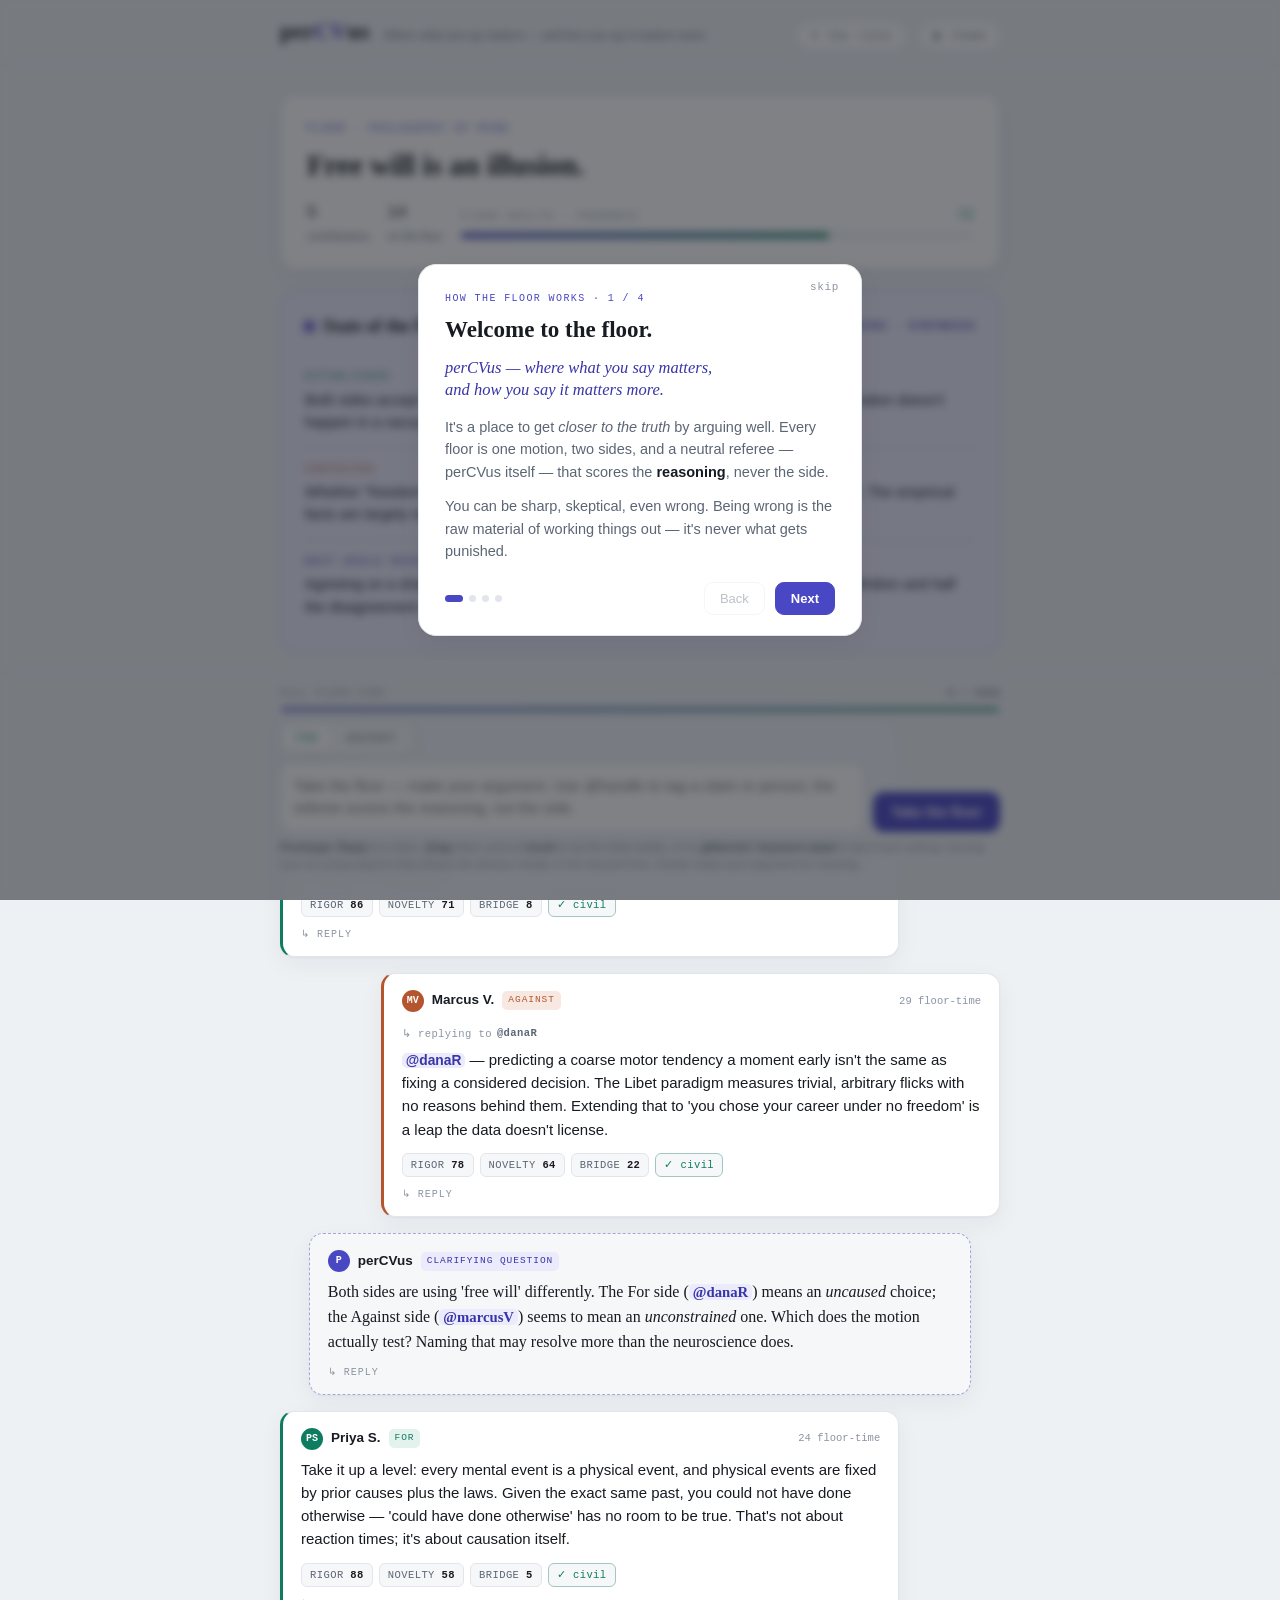
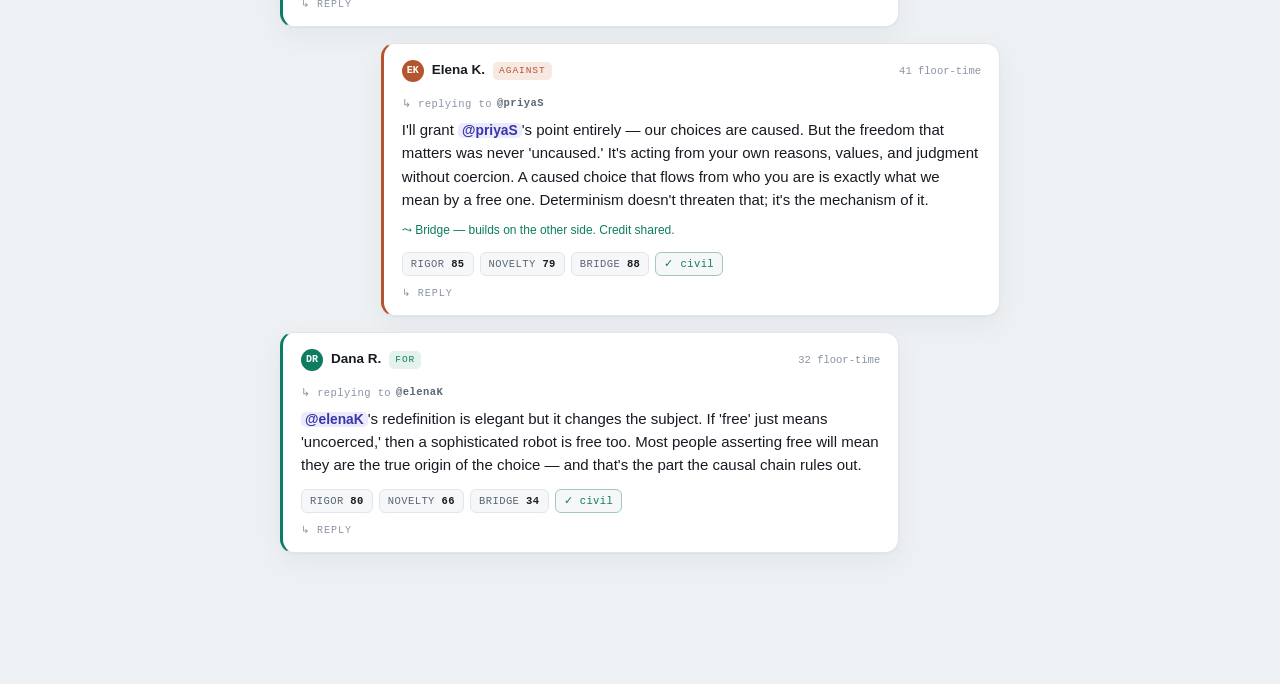
==== commit 2ddd11a5: "Reject nonsense: coherence gate + anti-gaming scoring Nonsensical or gamed input must not earn point" ====
--- a/prototype/index.html
+++ b/prototype/index.html
@@ -358,7 +358,7 @@
         <textarea id="input" placeholder="Take the floor — make your argument. Use @handle to tag a claim or person; the referee scores the reasoning, not the side." aria-label="Your argument"></textarea>
         <button class="send" id="send" type="button">Take the floor</button>
       </div>
-      <p class="hint"><b>Prototype:</b> tap <b>Reply</b> to answer a claim, <b>@tag</b> inline, or post an <b>insult</b> to watch the strike ladder bite — your allowance drops to 256, then climbs back as you argue well. Scoring runs on a local stand-in; in the real perCVus, Claude reads and scores each argument.</p>
+      <p class="hint"><b>Prototype:</b> <b>Reply</b> to a claim, <b>@tag</b> inline, post an <b>insult</b> to trip the strike ladder, or try <b>gibberish / keyword salad</b> to see it earn nothing. Scoring runs on a local stand-in that refuses the obvious cheats; in the real perCVus, Claude reads each argument for meaning.</p>
     </div>
   </div>
 
@@ -474,6 +474,11 @@
     var hedged    = count(t, ["might","maybe","i feel","i think","just because","obviously","everyone knows"]);
     var bridgeSig = count(t, ["grant","granted","concede","you're right","fair point","agree","even if","steelman","building on","i'll accept","to be fair"]);
 
+    // Cap keyword contributions so repeating trigger words can't inflate a score —
+    // the real referee reads meaning; this stand-in at least refuses to be stuffed.
+    reasoning = Math.min(reasoning, 3);
+    evidence  = Math.min(evidence, 3);
+
     var lenScore = len < 8 ? 22 : (len < 20 ? 55 : (len < 90 ? 82 : 74));
     var rigor = Math.round(Math.min(96, 30 + reasoning*13 + evidence*11 + lenScore*0.4 - hedged*6));
     rigor = Math.max(18, rigor);
@@ -491,6 +496,41 @@
     if(len<12) reasons.push("quite short — more room to develop the argument would raise its rigor");
 
     return { rigor:rigor, novelty:novelty, bridge:bridge, ft:ft, civil:!uncivil, bridgeMove:bridgeSig>0, reasons:reasons };
+  }
+
+  /* ---------- coherence gate: nonsense earns nothing ----------
+     A keyword counter can't truly tell sense from noise — only the real referee can —
+     but it can refuse the obvious cheats: gibberish, pure repetition, and keyword-
+     stuffing. These score zero and are held off the floor (no strike; noise isn't
+     misconduct). See docs/CONCEPT.md §3. */
+  function senseCheck(text){
+    var tokens = text.trim().toLowerCase().split(/\s+/).filter(Boolean);
+    if(tokens.length < 3) return { ok:false, reason:"there's barely anything here — state a claim and give a reason for it" };
+
+    var words = tokens.map(function(w){ return w.replace(/[^a-z0-9']/g, ""); }).filter(Boolean);
+    var wl = words.length || 1;
+
+    // 1) Gibberish — a real word has a vowel and no absurd consonant run.
+    var wordlike = words.filter(function(w){
+      if(/\d/.test(w)) return true;
+      return /[aeiou]/.test(w) && !/[bcdfghjklmnpqrstvwxyz]{5,}/.test(w) && w.length <= 18;
+    }).length;
+    if(wordlike / wl < 0.6) return { ok:false, reason:"this doesn't read as language — the referee scores meaning, not characters" };
+
+    // 2) Repetition — low variety, or one token dominating.
+    var freq = {}, maxc = 0;
+    words.forEach(function(w){ freq[w] = (freq[w]||0) + 1; if(freq[w] > maxc) maxc = freq[w]; });
+    var uniqueRatio = Object.keys(freq).length / wl;
+    if((wl >= 6 && uniqueRatio < 0.45) || maxc / wl > 0.35)
+      return { ok:false, reason:"this is mostly repetition — repeating words isn't an argument" };
+
+    // 3) Keyword-stuffing — reasoning/evidence trigger words at absurd density.
+    var triggers = ["because","therefore","since","thus","hence","follows","implies","study","studies","data","evidence","research","proof","fact","facts","obviously","clearly"];
+    var trig = words.filter(function(w){ return triggers.indexOf(w) > -1; }).length;
+    if(wl >= 6 && trig / wl > 0.30)
+      return { ok:false, reason:"this is keyword-stuffing — sprinkling ‘because’ and ‘studies show’ over nothing earns nothing" };
+
+    return { ok:true, reason:"" };
   }
 
   /* ---------- side toggle ---------- */
@@ -670,6 +710,15 @@
 
     if(!r.civil){ handleViolation(); return; }
 
+    var sense = senseCheck(text);
+    if(!sense.ok){
+      referee.className = "referee show warn";
+      referee.innerHTML = '<div class="rlabel">perCVus · no points</div>'+
+        sense.reason.charAt(0).toUpperCase() + sense.reason.slice(1) +
+        '. This isn\'t a conduct violation — no strike — it simply doesn\'t score. In the real perCVus, the referee reads for meaning, so noise like this earns zero.';
+      return;
+    }
+
     var newArg = { id:"u"+(++uCount), side:side, name:"You", handle:"you", ft:r.ft,
       bridge:r.bridgeMove, raw:true, text:text,
       s:{rigor:r.rigor, novelty:r.novelty, bridge:r.bridge}, civil:true };
